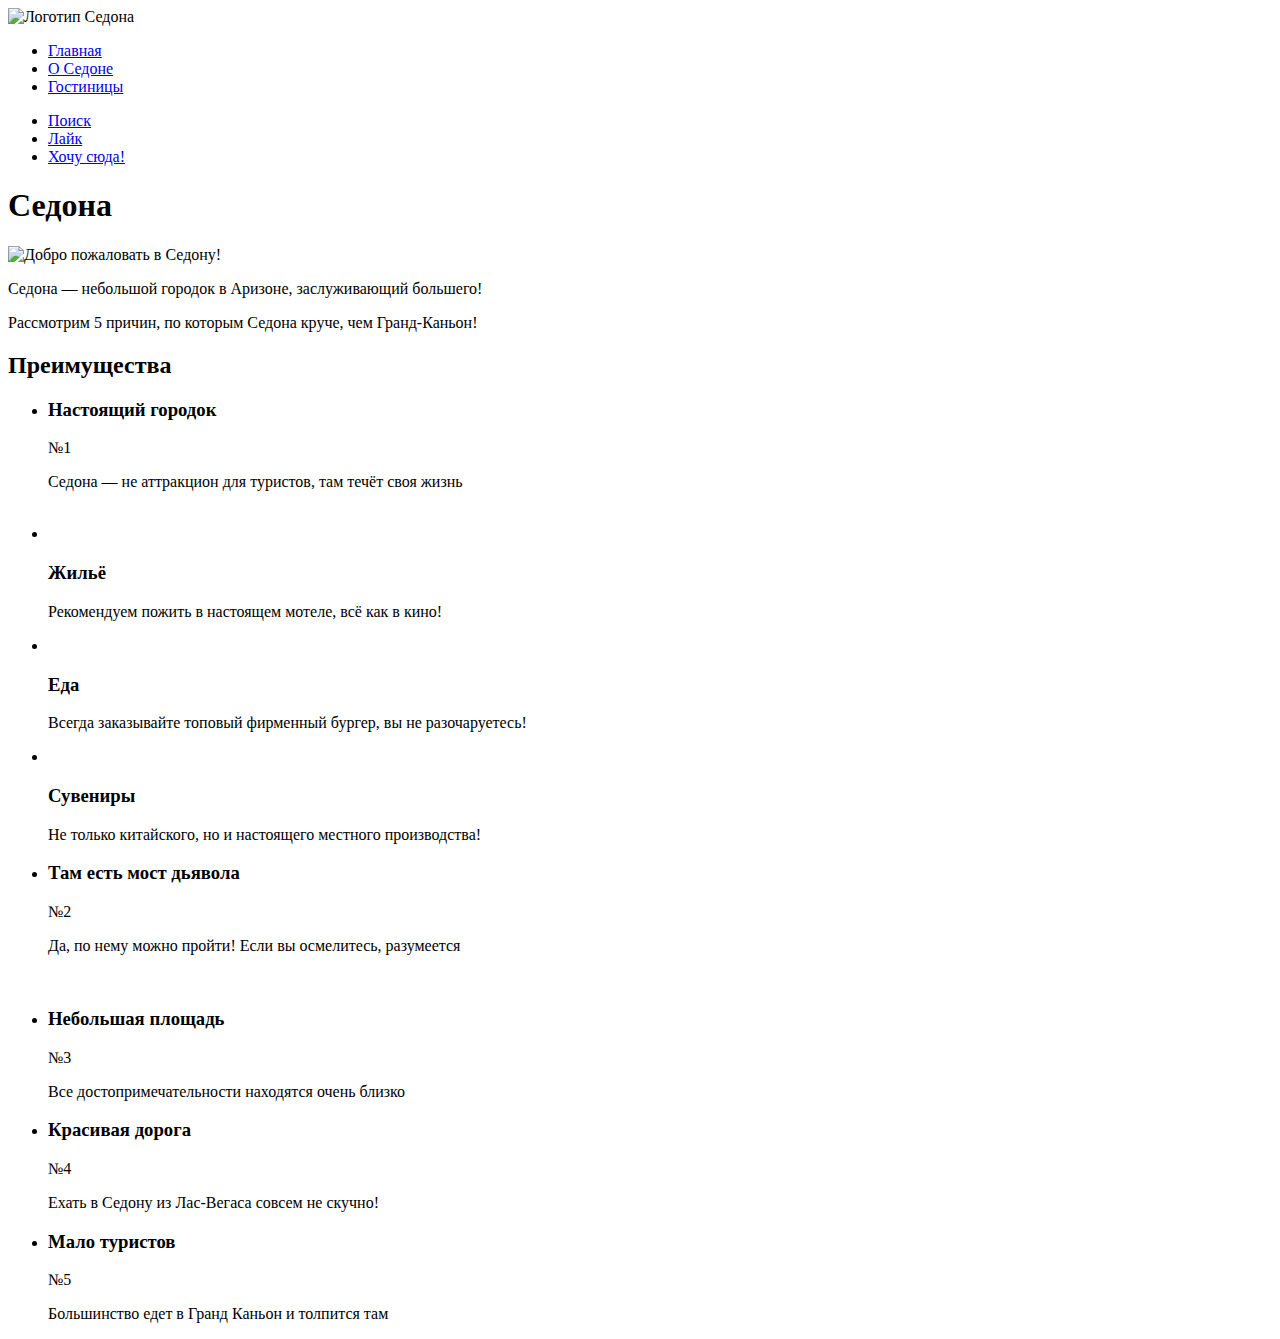
==== index.html @ c3ad1d3f "Добавил в содержание  преимущества" ====
<!DOCTYPE html>
<html lang="ru">
  <head>
    <meta charset="utf-8">
    <title>HTML Academy: Седона</title>
  </head>
  <body>
    <header class="page-header">

      <img class="page-logo" src="" alt="Логотип Седона">

      <nav class="navigation">
          <ul class="navigation-list">
              <li class="navigation-item">
                  <a class="navigation-link" href="#">Главная</a>
              </li>
              <li class="navigation-item">
                  <a class="navigation-link" href="#">О Седоне</a>
              </li>
              <li class="navigation-item">
                  <a class="navigation-link" href="catalog.html">Гостиницы</a>
              </li>
          </ul>

          <ul class="navigation-list navigation-user">
              <li class="navigation-item">
                  <a class="navigation-link" href="#">
                      <span class="visually-hidden">Поиск</span>
                  </a>
              </li>
              <li class="navigation-item">
                  <a class="navigation-link" href="#">
                      <span class="visually-hidden">Лайк</span>
                  </a>
              </li>
              <li class="navigation-item">
                  <a class="navigation-link" href="#">Хочу сюда!</a>
              </li>
          </ul>
      </nav>

  </header>

  <main class="main-index">
    <h1 class="visually-hidden">Седона</h1>

    <section class="description">
        <img class="logo" src="" alt="Добро пожаловать в Седону!">
        <p>Седона — небольшой городок в Аризоне, заслуживающий большего!</p>
        <p>Рассмотрим 5 причин, по которым Седона круче, чем Гранд-Каньон!</p>
    </section>

    <section class="adventages">
        <h2 class="visually-hidden">Преимущества</h2>
        <ul class="adventages-list">
            <li class="adventages-item">
                <h3 class="adventages-title">Настоящий городок</h3>
                <p class="adventages-number">№1</p>
                <p class="advantages-description">Седона — не аттракцион для туристов, там течёт своя жизнь</p>
                <img class="advantages-background" src="">
            </li>
            <li class="adventages-item">
                <img class="advantages-icon" src="">
                <h3 class="adventages-title">Жильё</h3>
                <p class="advantages-description">Рекомендуем пожить в настоящем мотеле, всё как в кино!</p>
            </li>
            <li class="adventages-item">
                <img class="advantages-icon" src="">
                <h3 class="adventages-title">Еда</h3>
                <p class="advantages-description">Всегда заказывайте топовый фирменный бургер, вы не разочаруетесь!</p>
            </li>
            <li class="adventages-item">
                <img class="advantages-icon" src="">
                <h3 class="adventages-title">Сувениры</h3>
                <p class="advantages-description">Не только китайского, но и настоящего местного производства!</p>
            </li>
            <li class="adventages-item">
                <h3 class="adventages-title">Там есть мост дьявола</h3>
                <p class="adventages-number">№2</p>
                <p class="advantages-description">Да, по нему можно пройти! Если вы осмелитесь, разумеется</p>
                <img class="advantages-background" src="">
            </li>
            <li class="adventages-item">
                <h3 class="adventages-title">Небольшая площадь</h3>
                <p class="adventages-number">№3</p>
                <p class="advantages-description">Все достопримечательности находятся очень близко</p>
            </li>
            <li class="adventages-item">
                <h3 class="adventages-title">Красивая дорога</h3>
                <p class="adventages-number">№4</p>
                <p class="advantages-description">Ехать в Седону из Лас-Вегаса совсем не скучно!</p>
            </li>
            <li class="adventages-item">
                <h3 class="adventages-title">Мало туристов</h3>
                <p class="adventages-number">№5</p>
                <p class="advantages-description">Большинство едет в Гранд Каньон и толпится там</p>
            </li>
        </ul>

    </section>

</main>

  </body>
</html>
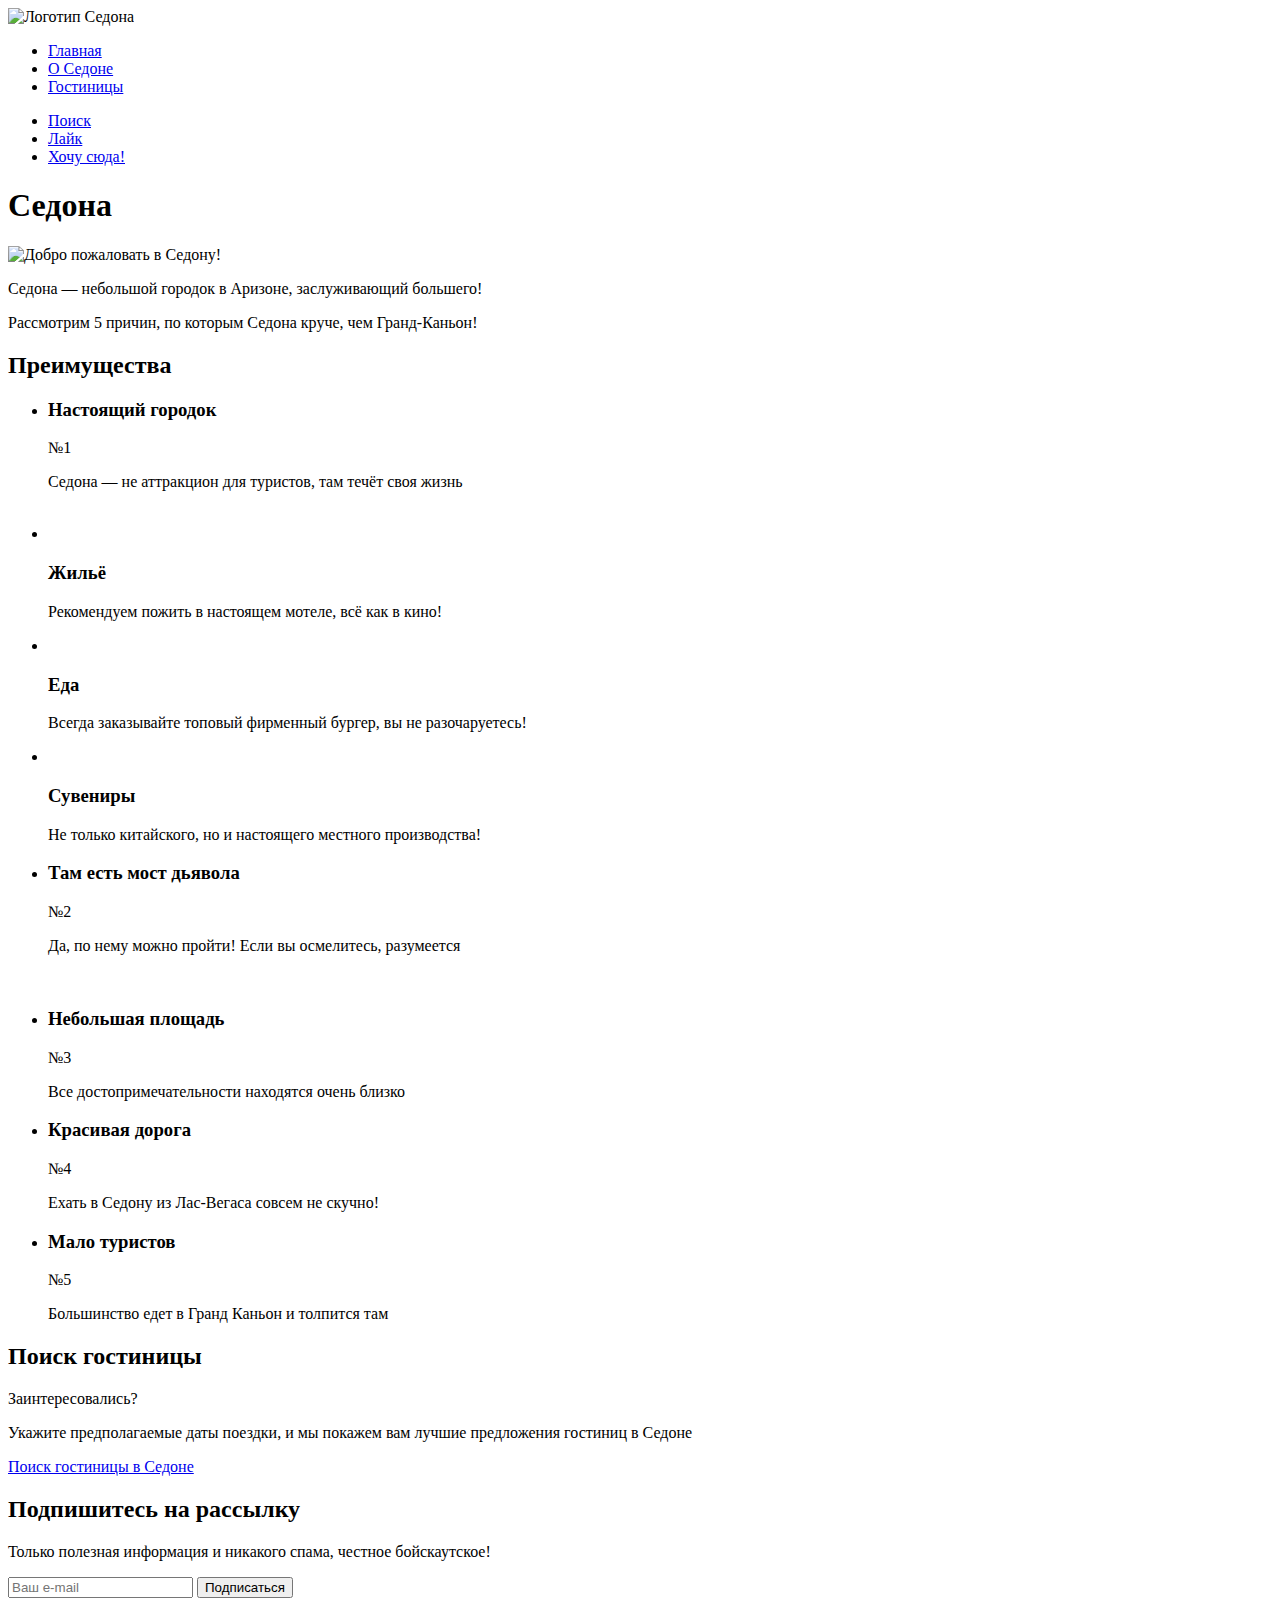
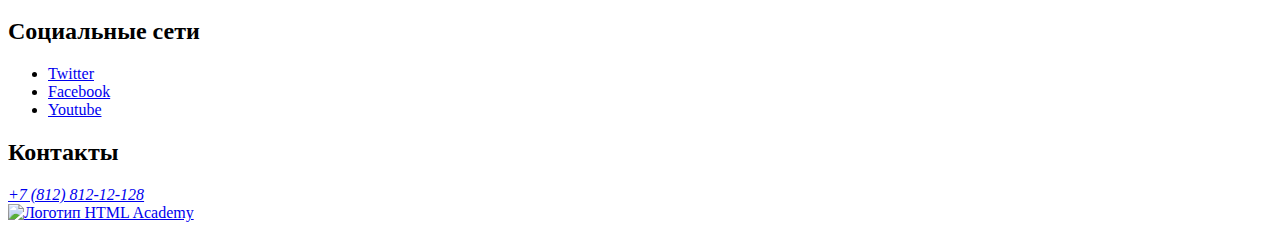
==== commit 144d0c46: "Добавил заголовок к преимуществам. Добавил классы к параграфам." ====
--- a/index.html
+++ b/index.html
@@ -10,96 +10,146 @@
       <img class="page-logo" src="" alt="Логотип Седона">
 
       <nav class="navigation">
-          <ul class="navigation-list">
-              <li class="navigation-item">
-                  <a class="navigation-link" href="#">Главная</a>
-              </li>
-              <li class="navigation-item">
-                  <a class="navigation-link" href="#">О Седоне</a>
-              </li>
-              <li class="navigation-item">
-                  <a class="navigation-link" href="catalog.html">Гостиницы</a>
-              </li>
-          </ul>
+        <ul class="navigation-list">
+          <li class="navigation-item">
+            <a class="navigation-link" href="#">Главная</a>
+          </li>
+          <li class="navigation-item">
+            <a class="navigation-link" href="#">О Седоне</a>
+          </li>
+          <li class="navigation-item">
+            <a class="navigation-link" href="catalog.html">Гостиницы</a>
+          </li>
+        </ul>
 
-          <ul class="navigation-list navigation-user">
-              <li class="navigation-item">
-                  <a class="navigation-link" href="#">
-                      <span class="visually-hidden">Поиск</span>
-                  </a>
-              </li>
-              <li class="navigation-item">
-                  <a class="navigation-link" href="#">
-                      <span class="visually-hidden">Лайк</span>
-                  </a>
-              </li>
-              <li class="navigation-item">
-                  <a class="navigation-link" href="#">Хочу сюда!</a>
-              </li>
-          </ul>
+        <ul class="navigation-list navigation-user">
+          <li class="navigation-item">
+            <a class="navigation-link" href="#">
+              <span class="visually-hidden">Поиск</span>
+            </a>
+          </li>
+          <li class="navigation-item">
+            <a class="navigation-link" href="#">
+              <span class="visually-hidden">Лайк</span>
+            </a>
+          </li>
+          <li class="navigation-item">
+            <a class="navigation-link" href="#">Хочу сюда!</a>
+          </li>
+        </ul>
       </nav>
 
-  </header>
+    </header>
 
-  <main class="main-index">
-    <h1 class="visually-hidden">Седона</h1>
+    <main class="main-index">
+      <h1 class="visually-hidden">Седона</h1>
 
-    <section class="description">
-        <img class="logo" src="" alt="Добро пожаловать в Седону!">
-        <p>Седона — небольшой городок в Аризоне, заслуживающий большего!</p>
-        <p>Рассмотрим 5 причин, по которым Седона круче, чем Гранд-Каньон!</p>
-    </section>
+      <img class="logo" src="" alt="Добро пожаловать в Седону!">
 
-    <section class="adventages">
+      <section class="adventages">
+
+        <div class="adventages-header">
+          <p class="adventages-title">Седона — небольшой городок в Аризоне, заслуживающий большего!</p>
+          <p class="adventages-discription">Рассмотрим 5 причин, по которым Седона круче, чем Гранд-Каньон!</p>
+        </div>
+
         <h2 class="visually-hidden">Преимущества</h2>
         <ul class="adventages-list">
-            <li class="adventages-item">
-                <h3 class="adventages-title">Настоящий городок</h3>
-                <p class="adventages-number">№1</p>
-                <p class="advantages-description">Седона — не аттракцион для туристов, там течёт своя жизнь</p>
-                <img class="advantages-background" src="">
-            </li>
-            <li class="adventages-item">
-                <img class="advantages-icon" src="">
-                <h3 class="adventages-title">Жильё</h3>
-                <p class="advantages-description">Рекомендуем пожить в настоящем мотеле, всё как в кино!</p>
-            </li>
-            <li class="adventages-item">
-                <img class="advantages-icon" src="">
-                <h3 class="adventages-title">Еда</h3>
-                <p class="advantages-description">Всегда заказывайте топовый фирменный бургер, вы не разочаруетесь!</p>
-            </li>
-            <li class="adventages-item">
-                <img class="advantages-icon" src="">
-                <h3 class="adventages-title">Сувениры</h3>
-                <p class="advantages-description">Не только китайского, но и настоящего местного производства!</p>
-            </li>
-            <li class="adventages-item">
-                <h3 class="adventages-title">Там есть мост дьявола</h3>
-                <p class="adventages-number">№2</p>
-                <p class="advantages-description">Да, по нему можно пройти! Если вы осмелитесь, разумеется</p>
-                <img class="advantages-background" src="">
-            </li>
-            <li class="adventages-item">
-                <h3 class="adventages-title">Небольшая площадь</h3>
-                <p class="adventages-number">№3</p>
-                <p class="advantages-description">Все достопримечательности находятся очень близко</p>
-            </li>
-            <li class="adventages-item">
-                <h3 class="adventages-title">Красивая дорога</h3>
-                <p class="adventages-number">№4</p>
-                <p class="advantages-description">Ехать в Седону из Лас-Вегаса совсем не скучно!</p>
-            </li>
-            <li class="adventages-item">
-                <h3 class="adventages-title">Мало туристов</h3>
-                <p class="adventages-number">№5</p>
-                <p class="advantages-description">Большинство едет в Гранд Каньон и толпится там</p>
-            </li>
+          <li class="adventages-item">
+            <h3 class="adventages-title">Настоящий городок</h3>
+            <p class="adventages-number">№1</p>
+            <p class="advantages-description">Седона — не аттракцион для туристов, там течёт своя жизнь</p>
+            <img class="advantages-background" src="">
+          </li>
+          <li class="adventages-item">
+            <img class="advantages-icon" src="">
+            <h3 class="adventages-title">Жильё</h3>
+            <p class="advantages-description">Рекомендуем пожить в настоящем мотеле, всё как в кино!</p>
+          </li>
+          <li class="adventages-item">
+            <img class="advantages-icon" src="">
+            <h3 class="adventages-title">Еда</h3>
+            <p class="advantages-description">Всегда заказывайте топовый фирменный бургер, вы не разочаруетесь!</p>
+          </li>
+          <li class="adventages-item">
+            <img class="advantages-icon" src="">
+            <h3 class="adventages-title">Сувениры</h3>
+            <p class="advantages-description">Не только китайского, но и настоящего местного производства!</p>
+          </li>
+          <li class="adventages-item">
+            <h3 class="adventages-title">Там есть мост дьявола</h3>
+            <p class="adventages-number">№2</p>
+            <p class="advantages-description">Да, по нему можно пройти! Если вы осмелитесь, разумеется</p>
+            <img class="advantages-background" src="">
+          </li>
+          <li class="adventages-item">
+            <h3 class="adventages-title">Небольшая площадь</h3>
+            <p class="adventages-number">№3</p>
+            <p class="advantages-description">Все достопримечательности находятся очень близко</p>
+          </li>
+          <li class="adventages-item">
+            <h3 class="adventages-title">Красивая дорога</h3>
+            <p class="adventages-number">№4</p>
+            <p class="advantages-description">Ехать в Седону из Лас-Вегаса совсем не скучно!</p>
+          </li>
+          <li class="adventages-item">
+            <h3 class="adventages-title">Мало туристов</h3>
+            <p class="adventages-number">№5</p>
+            <p class="advantages-description">Большинство едет в Гранд Каньон и толпится там</p>
+          </li>
         </ul>
+      </section>
 
-    </section>
+      <section class="search">
+        <h2 class="visually-hidden">Поиск гостиницы</h2>
+        <p>Заинтересовались?</p>
+        <p>Укажите предполагаемые даты поездки, и мы покажем вам лучшие предложения гостиниц в Седоне</p>
+        <a class="search-link" href="catalog.html">Поиск гостиницы в Седоне</a>
+      </section>
 
-</main>
+      <section class="newsletter">
+        <h2 class="newsletter-title">Подпишитесь на рассылку</h2>
+        <p>Только полезная информация и никакого спама, честное бойскаутское!</p>
 
+        <form class="newsletter-form" action="https://echo.htmlacademy.ru/" method="post">
+          <label for="newsletter-email">
+              <input class="field" placeholder="Ваш e-mail" type="email" name="newsletter-email" id="newsletter-email" required>
+          </label>
+          <button class="button newsletter-button" type="submit">Подписаться</button>
+        </form>
+      </section>
+    </main>
+
+    <footer class="page-footer">
+      <section class="footer-social">
+        <h2 class="visually-hidden">Социальные сети</h2>
+        <ul class="footer-list">
+          <li class="footer-item">
+            <a class="footer-link" href="https://twitter.com/htmlacademy_ru">
+              <span class="visually-hidden">Twitter</span>
+            </a>
+          </li>
+          <li class="footer-item">
+            <a class="footer-link" href="https://www.facebook.com/htmlacademy">
+              <span class="visually-hidden">Facebook</span>
+            </a>
+          </li>
+          <li class="footer-item">
+            <a class="footer-link" href="https://www.youtube.com/c/HTMLAcademyRUS">
+              <span class="visually-hidden">Youtube</span>
+            </a>
+          </li>
+        </ul>
+      </section>
+
+      <section class="footer-contacts">
+        <h2 class="visually-hidden">Контакты</h2>
+        <address class="footer-contacts-address">
+          <a class="footer-contacts-address-phone" href="tel:781281212128">+7 (812) 812-12-128</a>
+        </address>
+      </section>
+
+        <a class="htmlacademy-logo" href="https://htmlacademy.ru/"><img src="" alt="Логотип HTML Academy"></a>
+    </footer>
   </body>
 </html>
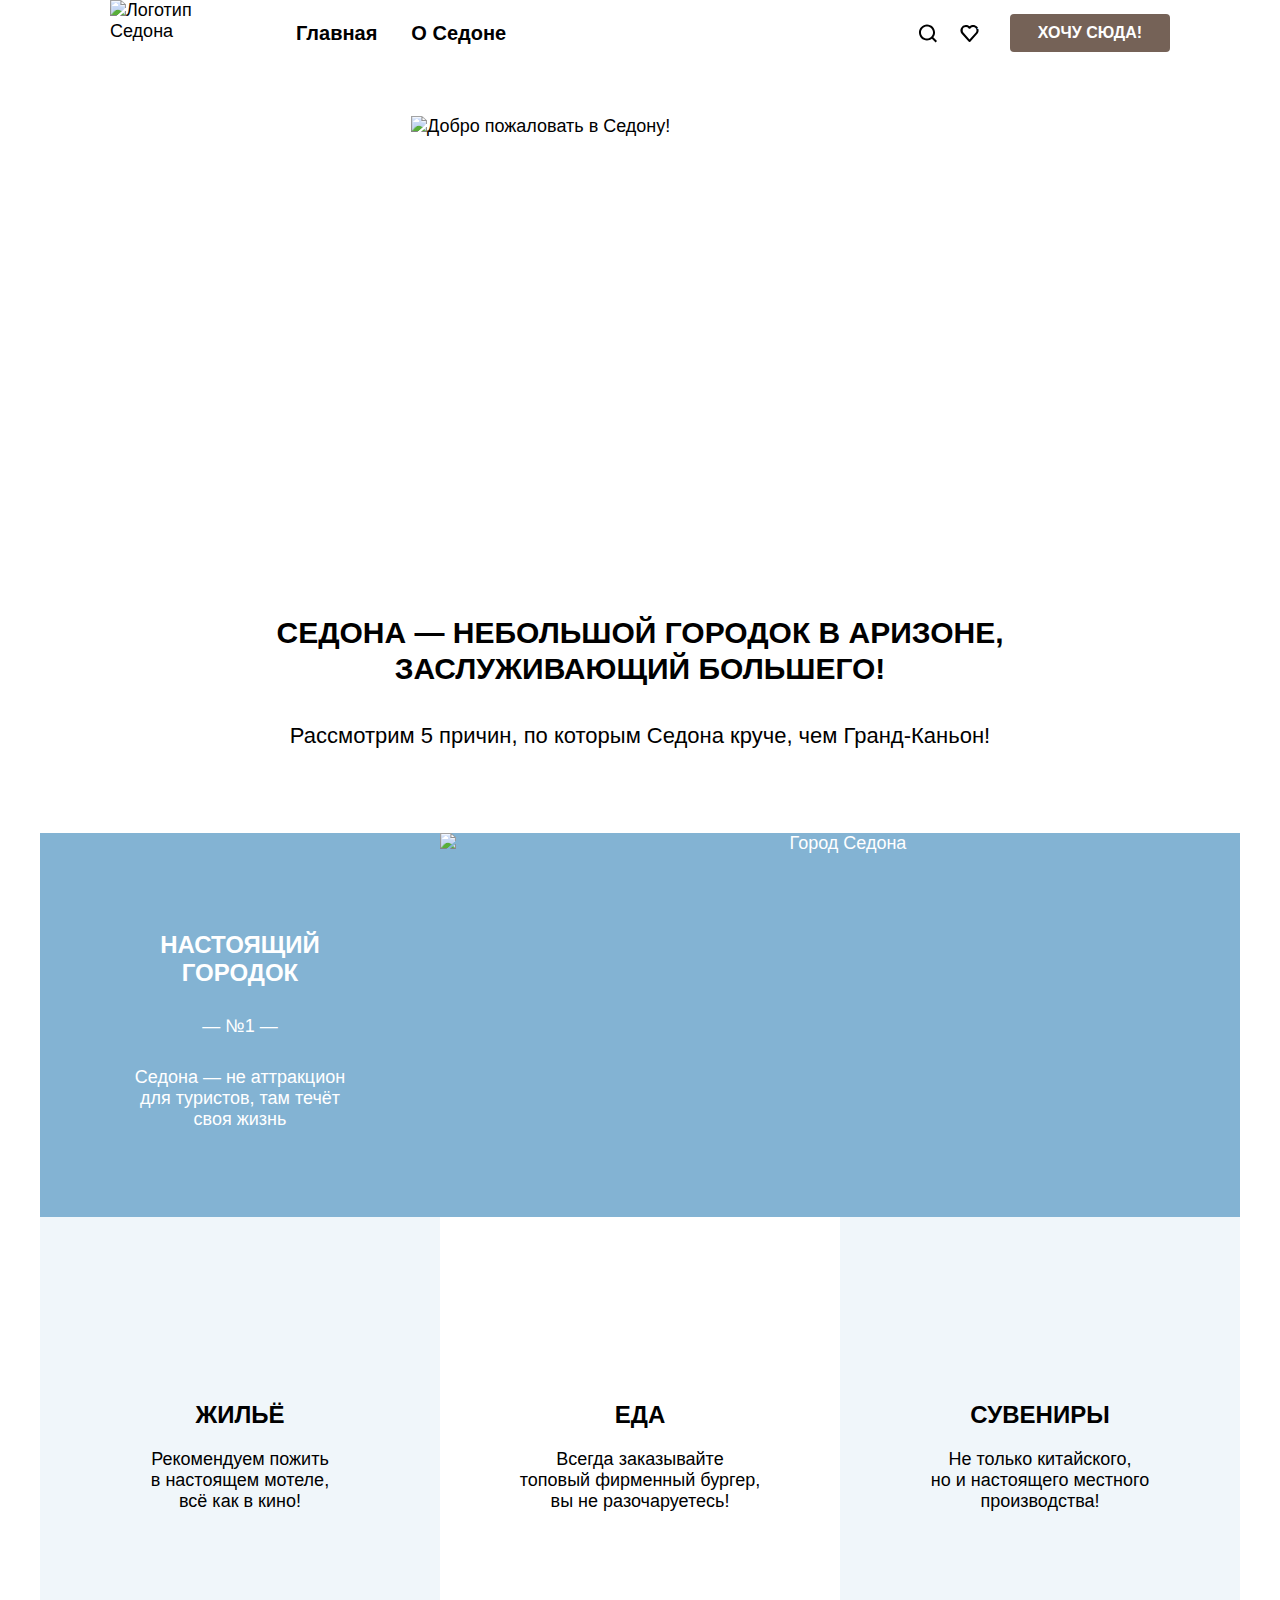
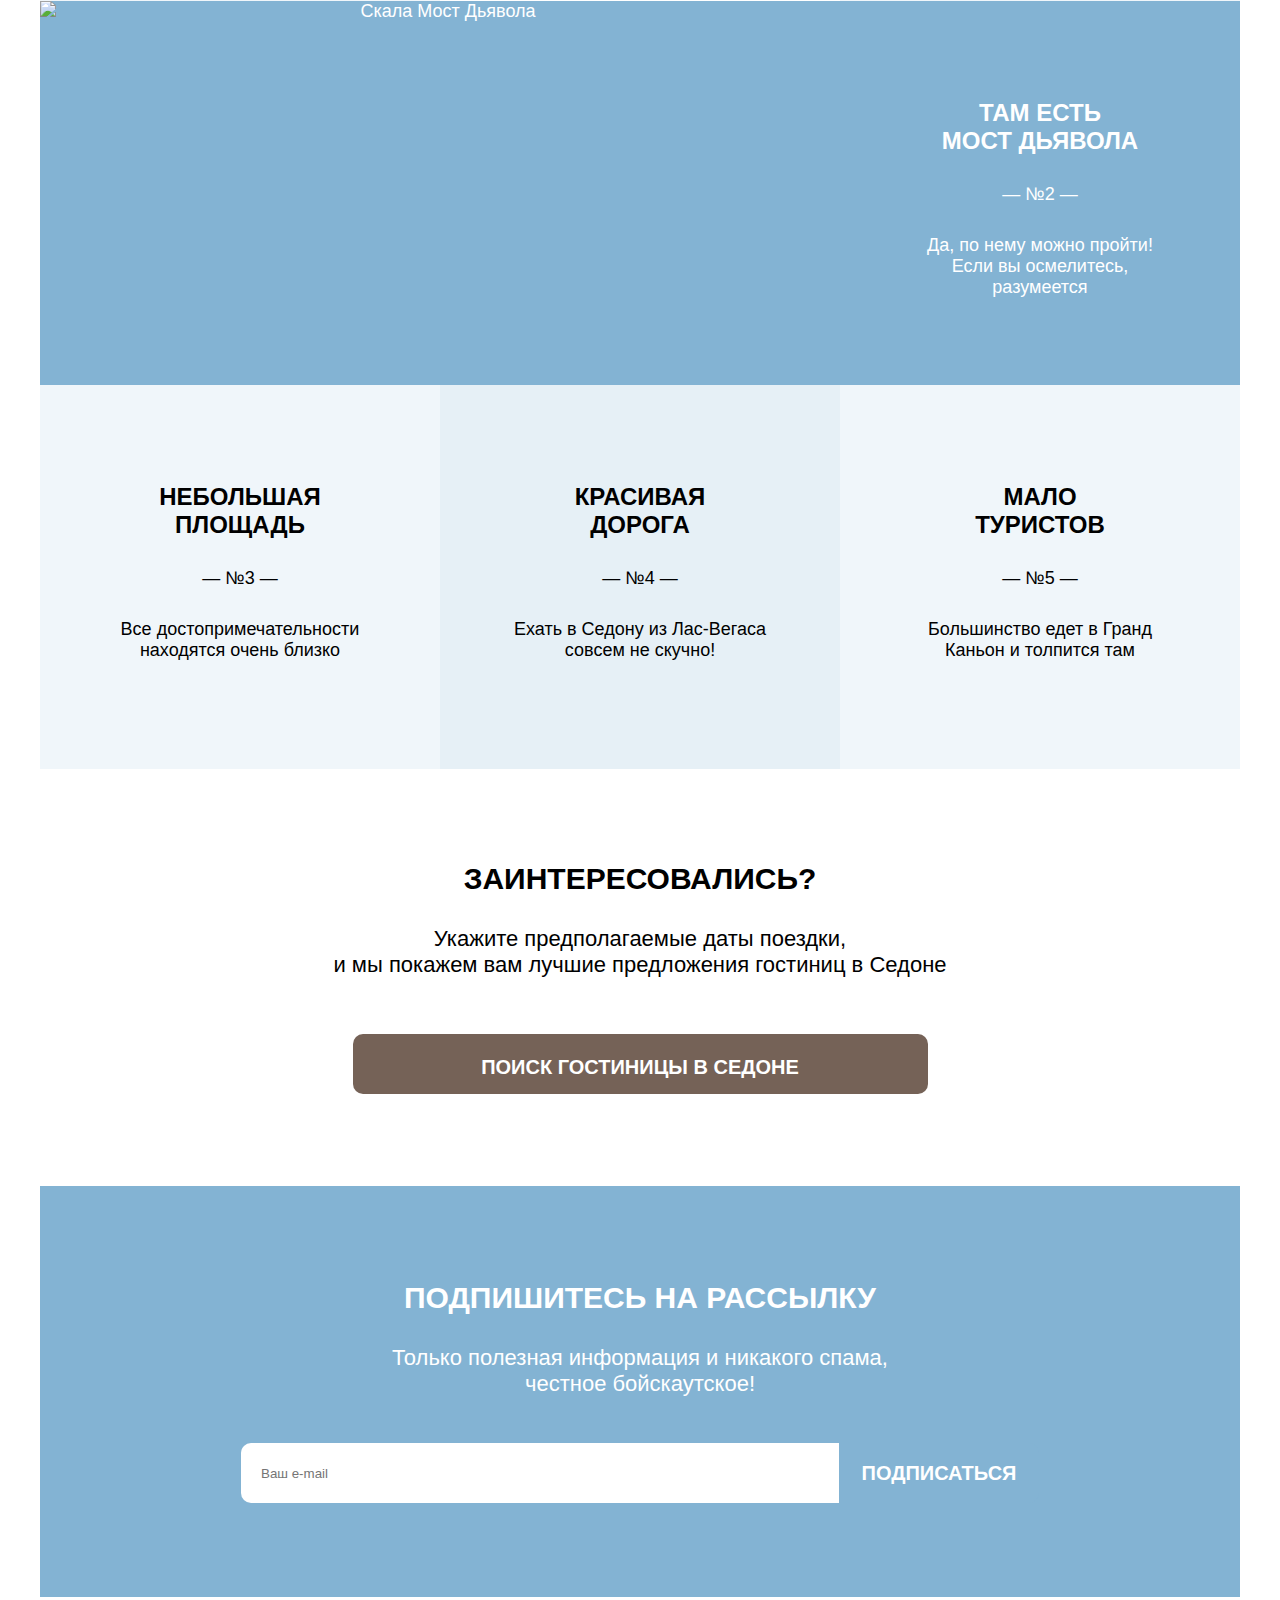
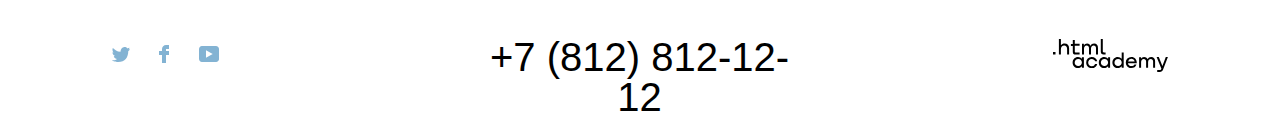
==== commit c2bf6f08: "Merge pull request #11 from R-Roman-R/master" ====
--- a/index.html
+++ b/index.html
@@ -3,11 +3,12 @@
   <head>
     <meta charset="utf-8">
     <title>HTML Academy: Седона</title>
+    <link rel="stylesheet" href="styles/styles.css">
   </head>
   <body>
     <header class="page-header">
 
-      <img class="page-logo" src="" alt="Логотип Седона">
+      <img class="page-logo" src="images/page-logo.svg" width="139" height="70" alt="Логотип Седона">
 
       <nav class="navigation">
         <ul class="navigation-list">
@@ -25,13 +26,28 @@
         <ul class="navigation-list navigation-user">
           <li class="navigation-item">
             <a class="navigation-link" href="#">
+              <svg class="navigation-icon"
+                  width="19"
+                  height="19"
+                  fill="none"
+                  xmlns="http://www.w3.org/2000/svg">
+                  <path d="m19.026 17.05-3.71-3.7c1.002-1.3 1.704-3 1.704-4.9 0-4.4-3.61-8-8.023-8C4.585.45.975 4.15.975 8.55c0 4.4 3.61 8 8.022 8 1.805 0 3.51-.6 4.914-1.7l3.71 3.7 1.405-1.5Zm-10.029-2.5c-3.309 0-6.017-2.7-6.017-6s2.708-6 6.017-6c3.31 0 6.017 2.7 6.017 6s-2.707 6-6.017 6Z"/>
+              </svg>
               <span class="visually-hidden">Поиск</span>
             </a>
           </li>
           <li class="navigation-item">
             <a class="navigation-link" href="#">
+              <svg class="navigation-icon"
+                  width="19"
+                  height="17"
+                  fill="none"
+                  xmlns="http://www.w3.org/2000/svg">
+                  <path d="M9.4 17a1 1 0 0 1-.8-.4l-7-7.9A5.4 5.4 0 0 1 6 0c1.3 0 2.5.5 3.5 1.3C10.5.5 12 0 13.1 0c3 0 5.5 2.4 5.5 5.4 0 1.3-.5 2.5-1.3 3.4l-7 7.9c-.3.2-.5.3-.9.3Zm-6-9.5 6.1 6.9 6.3-7c.5-.5.7-1.2.7-2 0-1.8-1.5-3.3-3.3-3.3-1 0-2 .5-2.8 1.3-.3.3-.6.4-.9.4-.3 0-.6-.2-.8-.4A3.7 3.7 0 0 0 6 2.1a3.3 3.3 0 0 0-3.3 3.3c0 .9.3 1.6.7 2.1Z"/>
+              </svg>
               <span class="visually-hidden">Лайк</span>
             </a>
+            <span class="navigation-item-counter">12</span>
           </li>
           <li class="navigation-item">
             <a class="navigation-link" href="#">Хочу сюда!</a>
@@ -41,115 +57,193 @@
 
     </header>
 
-    <main class="main-index">
-      <h1 class="visually-hidden">Седона</h1>
-
-      <img class="logo" src="" alt="Добро пожаловать в Седону!">
-
-      <section class="adventages">
-
-        <div class="adventages-header">
-          <p class="adventages-title">Седона — небольшой городок в Аризоне, заслуживающий большего!</p>
-          <p class="adventages-discription">Рассмотрим 5 причин, по которым Седона круче, чем Гранд-Каньон!</p>
-        </div>
-
-        <h2 class="visually-hidden">Преимущества</h2>
-        <ul class="adventages-list">
-          <li class="adventages-item">
-            <h3 class="adventages-title">Настоящий городок</h3>
-            <p class="adventages-number">№1</p>
-            <p class="advantages-description">Седона — не аттракцион для туристов, там течёт своя жизнь</p>
-            <img class="advantages-background" src="">
-          </li>
-          <li class="adventages-item">
-            <img class="advantages-icon" src="">
-            <h3 class="adventages-title">Жильё</h3>
-            <p class="advantages-description">Рекомендуем пожить в настоящем мотеле, всё как в кино!</p>
-          </li>
-          <li class="adventages-item">
-            <img class="advantages-icon" src="">
-            <h3 class="adventages-title">Еда</h3>
-            <p class="advantages-description">Всегда заказывайте топовый фирменный бургер, вы не разочаруетесь!</p>
-          </li>
-          <li class="adventages-item">
-            <img class="advantages-icon" src="">
-            <h3 class="adventages-title">Сувениры</h3>
-            <p class="advantages-description">Не только китайского, но и настоящего местного производства!</p>
-          </li>
-          <li class="adventages-item">
-            <h3 class="adventages-title">Там есть мост дьявола</h3>
-            <p class="adventages-number">№2</p>
-            <p class="advantages-description">Да, по нему можно пройти! Если вы осмелитесь, разумеется</p>
-            <img class="advantages-background" src="">
-          </li>
-          <li class="adventages-item">
-            <h3 class="adventages-title">Небольшая площадь</h3>
-            <p class="adventages-number">№3</p>
-            <p class="advantages-description">Все достопримечательности находятся очень близко</p>
-          </li>
-          <li class="adventages-item">
-            <h3 class="adventages-title">Красивая дорога</h3>
-            <p class="adventages-number">№4</p>
-            <p class="advantages-description">Ехать в Седону из Лас-Вегаса совсем не скучно!</p>
-          </li>
-          <li class="adventages-item">
-            <h3 class="adventages-title">Мало туристов</h3>
-            <p class="adventages-number">№5</p>
-            <p class="advantages-description">Большинство едет в Гранд Каньон и толпится там</p>
-          </li>
-        </ul>
-      </section>
-
-      <section class="search">
-        <h2 class="visually-hidden">Поиск гостиницы</h2>
-        <p>Заинтересовались?</p>
-        <p>Укажите предполагаемые даты поездки, и мы покажем вам лучшие предложения гостиниц в Седоне</p>
-        <a class="search-link" href="catalog.html">Поиск гостиницы в Седоне</a>
-      </section>
-
-      <section class="newsletter">
-        <h2 class="newsletter-title">Подпишитесь на рассылку</h2>
-        <p>Только полезная информация и никакого спама, честное бойскаутское!</p>
-
-        <form class="newsletter-form" action="https://echo.htmlacademy.ru/" method="post">
-          <label for="newsletter-email">
-              <input class="field" placeholder="Ваш e-mail" type="email" name="newsletter-email" id="newsletter-email" required>
-          </label>
-          <button class="button newsletter-button" type="submit">Подписаться</button>
-        </form>
-      </section>
+    <main class="main-index main-container">
+      <div class="page-container">
+        <h1 class="visually-hidden">Седона</h1>
+
+        <img class="logo" src="images/welcome.svg" width="458" height="352" alt="Добро пожаловать в Седону!">
+
+        <section class="advantages">
+
+          <div class="advantages-header">
+            <h2 class="advantages-title">Седона — небольшой городок в Аризоне,<br> заслуживающий большего!</h2>
+            <p class="advantages-discription">Рассмотрим 5 причин, по которым Седона круче, чем Гранд-Каньон!</p>
+          </div>
+
+          <h2 class="visually-hidden">Преимущества</h2>
+          <ul class="advantages-list">
+            <li class="advantages-item">
+              <div class="advantages-wrapper">
+                <h3 class="advantages-title">Настоящий<br> городок</h3>
+                <p class="advantages-number">— №1 —</p>
+                <p class="advantages-description">Седона — не аттракцион<br> для туристов, там течёт<br> своя жизнь</p>
+              </div>
+                <img class="advantages-background" src="images/photo-1.jpg" width="800" height="384" alt="Город Седона">
+            </li>
+            <li class="advantages-item">
+              <h3 class="advantages-title">Жильё</h3>
+              <p class="advantages-description">Рекомендуем пожить<br> в настоящем мотеле,<br> всё как в кино!</p>
+            </li>
+            <li class="advantages-item">
+              <h3 class="advantages-title">Еда</h3>
+              <p class="advantages-description">Всегда заказывайте<br> топовый фирменный бургер,<br> вы не разочаруетесь!</p>
+            </li>
+            <li class="advantages-item">
+              <h3 class="advantages-title">Сувениры</h3>
+              <p class="advantages-description">Не только китайского,<br> но и настоящего местного<br> производства!</p>
+            </li>
+            <li class="advantages-item">
+              <img class="advantages-background" src="images/photo-2.jpg" width="800" height="384" alt="Скала Мост Дьявола">
+              <div class="advantages-wrapper">
+                <h3 class="advantages-title">Там есть<br> мост дьявола</h3>
+                <p class="advantages-number">— №2 —</p>
+                <p class="advantages-description">Да, по нему можно пройти!<br> Если вы осмелитесь,<br> разумеется</p>
+              </div>
+            </li>
+            <li class="advantages-item">
+              <h3 class="advantages-title">Небольшая<br> площадь</h3>
+              <p class="advantages-number">— №3 —</p>
+              <p class="advantages-description">Все достопримечательности<br> находятся очень близко</p>
+            </li>
+            <li class="advantages-item">
+              <h3 class="advantages-title">Красивая<br> дорога</h3>
+              <p class="advantages-number">— №4 —</p>
+              <p class="advantages-description">Ехать в Седону из Лас-Вегаса<br> совсем не скучно!</p>
+            </li>
+            <li class="advantages-item">
+              <h3 class="advantages-title">Мало<br> туристов</h3>
+              <p class="advantages-number">— №5 —</p>
+              <p class="advantages-description">Большинство едет в Гранд<br> Каньон и толпится там</p>
+            </li>
+          </ul>
+        </section>
+
+        <section class="search">
+          <h2 class="search-title">Заинтересовались?</h2>
+          <p class="search-description">Укажите предполагаемые даты поездки,<br> и мы покажем вам лучшие предложения гостиниц в Седоне</p>
+          <a class="search-link" href="catalog.html">Поиск гостиницы в Седоне</a>
+        </section>
+
+        <section class="newsletter">
+          <h2 class="newsletter-title">Подпишитесь на рассылку</h2>
+          <p class="newsletter-description">Только полезная информация и никакого спама,<br> честное бойскаутское!</p>
+
+          <form class="newsletter-form" action="https://echo.htmlacademy.ru/" method="post">
+            <label for="newsletter-email">
+                <input class="field" placeholder="Ваш e-mail" type="email" name="newsletter-email" id="newsletter-email" required>
+            </label>
+            <button class="button newsletter-button" type="submit">Подписаться</button>
+          </form>
+        </section>
+      </div>
     </main>
 
     <footer class="page-footer">
-      <section class="footer-social">
-        <h2 class="visually-hidden">Социальные сети</h2>
-        <ul class="footer-list">
-          <li class="footer-item">
-            <a class="footer-link" href="https://twitter.com/htmlacademy_ru">
-              <span class="visually-hidden">Twitter</span>
-            </a>
-          </li>
-          <li class="footer-item">
-            <a class="footer-link" href="https://www.facebook.com/htmlacademy">
-              <span class="visually-hidden">Facebook</span>
-            </a>
-          </li>
-          <li class="footer-item">
-            <a class="footer-link" href="https://www.youtube.com/c/HTMLAcademyRUS">
-              <span class="visually-hidden">Youtube</span>
-            </a>
-          </li>
-        </ul>
-      </section>
-
-      <section class="footer-contacts">
-        <h2 class="visually-hidden">Контакты</h2>
-        <address class="footer-contacts-address">
-          <a class="footer-contacts-address-phone" href="tel:781281212128">+7 (812) 812-12-128</a>
-        </address>
-      </section>
-
-        <a class="htmlacademy-logo" href="https://htmlacademy.ru/"><img src="" alt="Логотип HTML Academy"></a>
+      <div class="page-footer-container">
+        <section class="footer-social">
+          <h2 class="visually-hidden">Социальные сети</h2>
+          <ul class="footer-list">
+            <li class="footer-item">
+              <a class="footer-social-link footer-social-tw" href="https://twitter.com/htmlacademy_ru">
+                <svg class="footer-social-icon"
+                    width="18"
+                    height="15"
+                    fill="none"
+                    xmlns="http://www.w3.org/2000/svg">
+                    <path d="M11.6.2c1.8-.5 3.2.3 3.8 1.2.7-.2 1.4-.5 2.1-.7 0 .9-.6 1.5-.9 1.8.7.1 1.4-.6 1.4-.6-.2 1-1.1 1.8-1.7 2-.2 6.8001-3.3 11.2001-10.6 11.1001h-.5c-.4 0-4.4-.5-5.2-1.9 2.4.2 4.1-.4 5-1.2-1-.3-2.9-.4-3.2-2.9.4.1.6.2 1.3.1C1.8 8.3.4 7.5.5 5.3c.3.3 1.1.5 1.4.5C1.1 5.6-.2 2.5.9.9c1.9 1.9 4 3.6 7.6 3.8C8.7 2.3 9.7.8 11.6.2Z"/>
+                </svg>
+                <span class="visually-hidden">Twitter</span>
+              </a>
+            </li>
+            <li class="footer-item">
+              <a class="footer-social-link footer-social-fb" href="https://www.facebook.com/htmlacademy">
+                <svg class="footer-social-icon"
+                    width="10"
+                    height="18"
+                    fill="none"
+                    xmlns="http://www.w3.org/2000/svg">
+                    <path d="M7 0C4.8 0 3 1.8 3 4v2H0v4h3v8h4v-8h3V6H7V4h3V0H7Z"/>
+                </svg>
+                <span class="visually-hidden">Facebook</span>
+              </a>
+            </li>
+            <li class="footer-item">
+              <a class="footer-social-link footer-social-yt" href="https://www.youtube.com/c/HTMLAcademyRUS">
+                <svg class="footer-social-icon"
+                    width="20"
+                    height="16"
+                    fill="none"
+                    xmlns="http://www.w3.org/2000/svg">
+                    <path d="M17 0H2.9C1.2 0 0 1.5 0 3.2v9.5C0 14.5 1.2 16 2.9 16h14.3c1.5 0 2.9-1.5 2.9-3.2V3.2C19.9 1.5 18.7 0 17 0ZM7 11.8V4.2L13.7 8 7 11.8Z"/>
+                </svg>
+                <span class="visually-hidden">Youtube</span>
+              </a>
+            </li>
+          </ul>
+        </section>
+
+        <section class="footer-contacts">
+          <h2 class="visually-hidden">Контакты</h2>
+          <address class="footer-contacts-address">
+            <a class="footer-contacts-address-phone" href="tel:78128121212">+7 (812) 812-12-12</a>
+          </address>
+        </section>
+
+        <a class="htmlacademy-logo" href="https://htmlacademy.ru/">
+          <svg class="htmlacademy-logo-icon"
+              width="115"
+              height="34"
+              fill="none"
+              xmlns="http://www.w3.org/2000/svg">
+              <path d="M0 12.9v2.6h2.5v-2.6H0Zm11.6-8.4c-1.6 0-2.8.7-3.6 1.7h-.1V0h-2v15.5h2v-5.3c0-2.1 1.3-3.6 3.3-3.6 1.8 0 2.9 1.4 2.9 3.2v5.7h2V9.4c.1-3-1.8-4.9-4.5-4.9Zm15 .3h-4.8V1.1h-2v3.8h-1.9v2h1.9v6c0 1.7 1 2.7 2.7 2.7h4.1v-2h-3.7c-.7 0-1.1-.4-1.1-1.1V6.8h4.8v-2Zm14.5-.2c-1.6 0-2.9.8-3.5 2.1h-.1a3.7 3.7 0 0 0-3.4-2.1c-1.4 0-2.5.8-3.1 1.8h-.1V4.8H29v10.6h2V10c0-2 1-3.5 2.6-3.5 1.5 0 2.4 1 2.4 2.6v6.3h2V9.8c0-2.4 1.4-3.3 2.6-3.3 1.5 0 2.4 1 2.4 2.6v6.3h2V8.9c.1-2.5-1.4-4.3-3.9-4.3Zm6.7 8.1c0 1.7 1 2.7 2.8 2.7h2v-2h-1.7c-.7 0-1.1-.4-1.1-1.1V0h-2v12.7Zm-18.9 7a4.9 4.9 0 0 0-3.9-1.8c-3.1 0-5.4 2.3-5.4 5.6s2.3 5.6 5.4 5.6c1.8 0 3-.8 3.8-1.9h.1v1.6h2V18.2h-2v1.5Zm-3.6 7.4a3.5 3.5 0 0 1-3.6-3.6c0-2 1.4-3.6 3.6-3.6s3.6 1.6 3.6 3.6c0 1.9-1.4 3.6-3.6 3.6ZM44.2 22c-.5-2.4-2.6-4.1-5.4-4.1a5.4 5.4 0 0 0-5.6 5.6c0 3.1 2.2 5.6 5.6 5.6 2.8 0 4.9-1.8 5.4-4.2h-2.1a3.4 3.4 0 0 1-3.3 2.3 3.5 3.5 0 0 1-3.6-3.6c0-2 1.4-3.6 3.6-3.6 1.6 0 2.8 1 3.3 2.2h2.1V22Zm10.9-2.3a4.9 4.9 0 0 0-3.9-1.8c-3.1 0-5.4 2.3-5.4 5.6s2.3 5.6 5.4 5.6c1.8 0 3-.8 3.8-1.9h.1v1.6h2V18.2h-2v1.5Zm-3.6 7.4a3.5 3.5 0 0 1-3.6-3.6c0-2 1.4-3.6 3.6-3.6s3.6 1.6 3.6 3.6c0 1.9-1.5 3.6-3.6 3.6Zm17.2-7.3a5 5 0 0 0-3.9-1.9c-3.1 0-5.4 2.3-5.4 5.6s2.2 5.6 5.4 5.6c1.7 0 3-.8 3.8-1.8h.1v1.5h2V13.4h-2v6.4Zm-3.6 7.3a3.5 3.5 0 0 1-3.6-3.6c0-2 1.4-3.6 3.6-3.6s3.6 1.6 3.6 3.6c-.1 2-1.5 3.6-3.6 3.6Zm13.2-9.2a5.4 5.4 0 0 0-5.5 5.6c0 3 2.1 5.6 5.5 5.6 2.5 0 4.5-1.3 5.2-3.6h-2.1c-.5 1-1.6 1.6-3 1.6-1.9 0-3.3-1.3-3.4-2.9h8.8c.2-3.6-2-6.3-5.5-6.3Zm0 1.9c1.7 0 3 1 3.3 2.6h-6.5a3.2 3.2 0 0 1 3.2-2.6Zm19.9-1.9a4 4 0 0 0-3.6 2h-.1c-.6-1.2-1.8-2-3.4-2-1.4 0-2.5.7-3.1 1.8v-1.5h-1.9v10.6h2v-5.4c0-2 1-3.4 2.6-3.5 1.5 0 2.4 1 2.4 2.6v6.3h2v-5.6c0-2.4 1.4-3.3 2.6-3.3 1.5 0 2.4 1 2.4 2.6v6.3h2v-6.5c.1-2.6-1.4-4.4-3.9-4.4Zm11.2 9.1-3.6-8.9h-2.2l4.8 11.6c-.3.9-.7 1.2-1.7 1.2h-2.5v2h2.5c1.8 0 2.8-.8 3.5-2.6l4.7-12.2h-2.1l-3.4 8.9Z"/>
+          </svg>
+        </a>
+      </div>
     </footer>
+
+    <div class="modal-container modal-container-close">
+      <div class="modal modal-auth">
+        <button class="modal-close-button">
+          <span class="visually-hidden">Закрыть</span>
+        </button>
+        <section class="modal-content">
+          <h2 class="modal-title">Поиск гостиницы в Седоне</h2>
+          <form class="auto-form" action="https://echo.htmlacademy.ru/" method="post">
+            <p class="field-group">
+              <span class="field-group-title">Дата заезда:</span>
+              <label class="visually-hidden" for="check-in">Дата заезда</label>
+              <input class="auto-form-field field" type="date" id="check-in" name="check-in" required>
+            </p>
+            <p class="field-group">
+              <span class="field-group-title">Дата выезда:</span>
+              <label class="visually-hidden" for="check-out">Дата выезда</label>
+              <input class="auto-form-field field" type="date" id="check-out" name="check-out" required>
+            </p>
+            <div class="field-group-wrapper">
+              <p class="field-group">
+                <span class="field-group-title">Взрослые:</span>
+                <label class="visually-hidden" for="adults">Взрослые</label>
+                <input class="auto-form-field field" type="number" id="adults" name="adults" value="2" min="0">
+              </p>
+              <p class="field-group">
+
+                <span class="field-group-title">Дети:</span>
+                <span class="tooltip">
+                  <button class="tooltip-toggle" type="button" aria-labelledby="tooltip-label">
+                    <svg class="tooltip-icon" width="1" height="9" fill="none" xmlns="http://www.w3.org/2000/svg">
+                      <path fill-rule="evenodd" clip-rule="evenodd" d="M0 0h2v2H0V0Zm2 12H0V3h2v9Z"/>
+                    </svg>
+                  </button>
+                  <span class="tooltip-text" role="tooltip" id="tooltip-label">Укажите количество детей, которые будут с вами, возраст которых от 6 до 18 лет. Дети до 6 лет размещаются бесплатно.</span>
+                </span>
+                <label class="visually-hidden" for="kids">Дети</label>
+                <input class="auto-form-field field" type="number" id="kids" name="kids" value="1" min="0">
+              </p>
+            </div>
+            <button class="button auto-form-button" type="submit">Найти</button>
+          </form>
+        </section>
+      </div>
+    </div>
   </body>
 </html>
--- a/styles/styles.css
+++ b/styles/styles.css
@@ -0,0 +1,1694 @@
+@font-face {
+  font-family: "PT Sans";
+  font-style: normal;
+  font-weight: 400;
+  src: url("../fonts/ptsans-400.woff2") format("woff2");
+  font-display: swap;
+}
+
+@font-face {
+  font-family: "PT Sans";
+  font-style: normal;
+  font-weight: 700;
+  src: url("../fonts/ptsans-700.woff2") format("woff2");
+  font-display: swap;
+}
+
+html {
+  height: 100%;
+}
+
+body {
+  margin: 0;
+  margin-left: 40px;
+  margin-right: 40px;
+  padding: 0;
+  display: flex;
+  flex-direction: column;
+  min-height: 100%;
+  font-family: "PT Sans", sans-serif;
+  font-size: 18px;
+  line-height: 21px;
+  color: #000000;
+  background-color: #ffffff;
+}
+
+.navigation-list,
+.advantages-list,
+.footer-list,
+.breadcrumbs,
+.catalog-filter-list,
+.hotel-list,
+.pagination {
+  padding: 0;
+  margin: 0;
+  list-style-type: none;
+}
+
+.page-header{
+  display: flex;
+  width: 1060px;
+  height: 70px;
+  margin: 0 auto;
+}
+
+.page-logo {
+  margin-right: 30px;
+  z-index: 2;
+}
+
+.navigation {
+  display: flex;
+}
+
+.navigation-item-counter {
+  position: absolute;
+  bottom: 51px;
+  left: 24px;
+  display: flex;
+  justify-content: center;
+  align-items: center;
+  font-size: 10px;
+  line-height: 13px;
+  color: #ffffff;
+  width: 20px;
+  height: 20px;
+  background-image: url("../images/green-ellipse .svg");
+  background-repeat: no-repeat;
+  background-position: center;
+}
+
+.navigation-item > .navigation-item-counter {
+  position: relative;
+}
+
+.navigation-list {
+  display: flex;
+  flex-wrap: wrap;
+  align-items: flex-start;
+  justify-content: flex-start;
+  width: 345px;
+}
+
+.navigation-user {
+  max-width: 264px;
+}
+
+.navigation-link {
+  position: relative;
+  color: #000000;
+  background-color: #ffffff;
+  font-size: 20px;
+  line-height: 26px;
+  font-weight: 700;
+  text-decoration: none;
+  display: block;
+  padding: 20px 17px;
+}
+
+.navigation-link:hover {
+  color: #756257;
+}
+
+.navigation-link:active {
+  color: rgba(117, 98, 87, 0.3);
+}
+
+.navigation-link:hover .navigation-icon {
+  fill: #756257;
+}
+
+.navigation-link:active .navigation-icon {
+  fill: #756257;
+  fill-opacity: 0.3;
+}
+
+.navigation-user .navigation-item:nth-child(3):hover .navigation-link {
+  background-color: #615048;
+}
+
+.navigation-user .navigation-item:nth-child(3):active .navigation-link {
+  color: rgba(255, 255, 255, 0.3);
+}
+
+.navigation-link:focus {
+  outline: 3px solid #83B3D3;
+}
+
+.navigation > .navigation-list:nth-child(1) {
+  margin-right: 282px;
+}
+
+.navigation-user > .navigation-item:nth-child(1) .navigation-link,
+.navigation-user > .navigation-item:nth-child(2) .navigation-link {
+  display: block;
+  padding: 0;
+  min-width: 42px;
+  min-height: 66px;
+}
+
+.navigation-user .navigation-item:nth-child(3) .navigation-link {
+  color: #ffffff;
+  background-color: #756257;
+  font-size: 16px;
+  line-height: 20px;
+  text-transform: uppercase;
+  display: inline-block;
+  text-align: center;
+  width: 130px;
+  height: 20px;
+  padding: 9px 15px;
+  margin-top: 13.72px;
+  margin-bottom: 19.04px;
+  margin-left: 20px;
+  border-radius: 4px;
+}
+
+.navigation-icon {
+  position: absolute;
+  top: 0;
+  right: 0;
+  bottom: 0;
+  left: 0;
+  margin: auto;
+  fill: #000000;
+}
+
+.main-index {
+  color: #000000;
+  background-color: #ffffff;
+  background-image: url("../images/index-background-top.jpg");
+  background-size: 100% auto;
+  background-repeat: no-repeat;
+}
+
+.main-container {
+  flex-grow: 1;
+  padding-top: 51px;
+  margin-top: -5px;
+  z-index: 1;
+}
+
+.page-container {
+  width: 1200px;
+  margin: 0 auto;
+}
+
+.logo {
+  display: block;
+  margin: 0 auto;
+  margin-bottom: 82px;
+}
+
+.advantages::before  {
+  content: "";
+  display: block;
+  width: 1200px;
+  height: 57px;
+  background-image: url("../images/vector-bottom.svg");
+  background-repeat: no-repeat;
+  margin-top: -55px;
+}
+
+.advantages-header {
+  color: #000000;
+  background-color: #ffffff;
+  text-align: center;
+  display: flex;
+  flex-direction: column;
+  align-items: center;
+  padding-top: 63px;
+  padding-bottom: 79px;
+}
+
+.advantages-header > .advantages-title {
+  font-size: 30px;
+  line-height: 36px;
+  font-weight: 700;
+  text-transform: uppercase;
+  margin-bottom: 31px;
+}
+
+.advantages-header > .advantages-discription {
+  font-size: 22px;
+  line-height: 36px;
+  font-weight: 400;
+  margin: 0;
+}
+
+.advantages-list {
+  display: flex;
+  flex-wrap: wrap;
+}
+
+.advantages-item {
+  font-size: 18px;
+  line-height: 21px;
+  font-weight: 400;
+  text-align: center;
+  display: flex;
+}
+
+.advantages-item > .advantages-title,
+.advantages-wrapper > .advantages-title {
+  font-size: 24px;
+  line-height: 28px;
+  font-weight: 700;
+  text-transform: uppercase;
+}
+
+.advantages-title,
+.advantages-number,
+.advantages-description {
+  margin: 0;
+}
+
+.advantages-wrapper,
+.advantages-list > .advantages-item:nth-child(2),
+.advantages-list > .advantages-item:nth-child(3),
+.advantages-list > .advantages-item:nth-child(4),
+.advantages-list > .advantages-item:nth-child(6),
+.advantages-list > .advantages-item:nth-child(7),
+.advantages-list > .advantages-item:nth-child(8) {
+  display: flex;
+  flex-direction: column;
+}
+
+.advantages-list > .advantages-item:nth-child(1) .advantages-title,
+.advantages-list > .advantages-item:nth-child(5) .advantages-title,
+.advantages-list > .advantages-item:nth-child(6) .advantages-title,
+.advantages-list > .advantages-item:nth-child(7) .advantages-title,
+.advantages-list > .advantages-item:nth-child(8) .advantages-title {
+  margin-top: 98px;
+  margin-bottom: 29px;
+}
+
+.advantages-list > .advantages-item:nth-child(2) .advantages-title,
+.advantages-list > .advantages-item:nth-child(3) .advantages-title,
+.advantages-list > .advantages-item:nth-child(4) .advantages-title   {
+  margin-bottom: 20px;
+}
+
+.advantages-list > .advantages-item:nth-child(1) .advantages-number,
+.advantages-list > .advantages-item:nth-child(5) .advantages-number,
+.advantages-list > .advantages-item:nth-child(6) .advantages-number,
+.advantages-list > .advantages-item:nth-child(7) .advantages-number,
+.advantages-list > .advantages-item:nth-child(8) .advantages-number {
+  margin-bottom: 30px;
+}
+
+.advantages-wrapper {
+  width: 400px;
+}
+
+.advantages-list > .advantages-item:nth-child(1) {
+  color: #ffffff;
+  background-color: #83B3D3;
+  width: 1200px;
+  height: 384px;
+}
+
+.advantages-list > .advantages-item:nth-child(2) {
+  color: #000000;
+  background-color: #83B3D31F;
+  width: 400px;
+  height: 384px;
+}
+
+.advantages-list > .advantages-item:nth-child(2) .advantages-title::before {
+  content: "";
+  display: block;
+  height: 72px;
+  margin-top: 89px;
+  margin-bottom: 23px;
+  background-image: url("../images/icon-home.svg");
+  background-repeat: no-repeat;
+  background-position: center;
+}
+
+.advantages-list > .advantages-item:nth-child(3) {
+  color: #000000;
+  background-color: #ffffff;
+  width: 400px;
+  height: 384px;
+}
+
+.advantages-list > .advantages-item:nth-child(3) .advantages-title::before {
+  content: "";
+  display: block;
+  height: 70px;
+  margin-top: 91px;
+  margin-bottom: 23px;
+  background-image: url("../images/icon-hamburger.svg");
+  background-repeat: no-repeat;
+  background-position: center;
+}
+
+.advantages-list > .advantages-item:nth-child(4) {
+  color: #000000;
+  background-color: #83B3D31F;
+  width: 400px;
+  height: 384px;
+}
+
+.advantages-list > .advantages-item:nth-child(4) .advantages-title::before {
+  content: "";
+  display: block;
+  height: 76px;
+  margin-top: 85px;
+  margin-bottom: 23px;
+  background-image: url("../images/icon-souvenir.svg");
+  background-repeat: no-repeat;
+  background-position: center;
+}
+
+.advantages-list > .advantages-item:nth-child(5) {
+  color: #ffffff;
+  background-color: #83B3D3;
+  width: 1200px;
+  height: 384px;
+}
+
+.advantages-list > .advantages-item:nth-child(6) {
+  color: #000000;
+  background-color: #83B3D31F;
+  width: 400px;
+  height: 384px;
+}
+
+.advantages-list > .advantages-item:nth-child(7) {
+  color: #000000;
+  background-color: #83B3D333;
+  width: 400px;
+  height: 384px;
+}
+
+.advantages-list > .advantages-item:nth-child(8) {
+  color: #000000;
+  background-color: #83B3D31F;
+  width: 400px;
+  height: 384px;
+}
+
+.search {
+  color: #000000;
+  background-color: #ffffff;
+  display: flex;
+  flex-direction: column;
+  justify-content: center;
+  align-items: center;
+  height: 417px;
+}
+
+.search-title {
+  font-size: 30px;
+  line-height: 36px;
+  font-weight: 700;
+  text-transform: uppercase;
+  margin-top: 0;
+  margin-bottom: 29px;
+}
+
+.search .search-description {
+  font-size: 22px;
+  line-height: 26px;
+  font-weight: 400;
+  text-align: center;
+  margin-top: 0;
+  margin-bottom: 56px;
+}
+
+.search-link {
+  color: #ffffff;
+  background-color: #756257;
+  font-size: 20px;
+  line-height: 36px;
+  font-weight: 700;
+  text-transform: uppercase;
+  text-decoration: none;
+  display: block;
+  width: 575px;
+  height: 30px;
+  padding: 15px 0;
+  text-align: center;
+  border-radius: 10px;
+}
+
+.search-link:hover {
+  background-color: #615048;
+}
+
+.search-link:active {
+  color: rgba(255, 255, 255, 0.3);
+}
+
+.search-link:focus{
+  outline: 3px solid #83B3D3;
+}
+
+.newsletter {
+  color: #ffffff;
+  background-color: #83B3D3;
+  background-image: url("../images/index-background-bottom.jpg");
+  background-size: 100% auto;
+  background-repeat: no-repeat;
+  text-align: center;
+  display: flex;
+  flex-direction: column;
+  height: 411px;
+}
+
+.newsletter-title {
+  font-size: 30px;
+  line-height: 36px;
+  font-weight: 700;
+  text-transform: uppercase;
+  margin: 0;
+  margin-top: 94px;
+  height: 50px;
+}
+
+.newsletter-description {
+  font-size: 22px;
+  line-height: 26px;
+  font-weight: 400;
+  margin: 0;
+  margin-top: 15px;
+  height: 72px;
+}
+
+.newsletter-form {
+  margin-top: 26px;
+  display: flex;
+  justify-content: center;
+}
+
+.field {
+  width: 559px;
+  height: 60px;
+  padding: 0;
+  padding-left: 20px;
+  padding-right: 19px;
+  border-width: 0;
+  border-radius: 10px 0px 0px 10px;
+}
+
+.field:hover {
+  background-color: #E6E6E6;
+}
+
+.field:focus {
+  outline: 3px solid #83B3D3;
+}
+
+.newsletter-button {
+  color: #ffffff;
+  background-color: #83B3D3;
+  font-size: 20px;
+  line-height: 26px;
+  font-weight: 700;
+  font-family: "PT Sans", sans-serif;
+  text-transform: uppercase;
+  border: none;
+  width: 200px;
+  height: 60px;
+  padding: 0;
+  border-radius: 0px 10px 10px 0px;
+  cursor: pointer;
+}
+
+.newsletter-button:hover  {
+  background-color: #68A2CA;
+}
+
+.newsletter-button:active {
+  color: rgba(255, 255, 255, 0.3)
+}
+
+.newsletter-button:focus {
+  outline: 3px solid #756257;;
+}
+
+.page-footer {
+  color: #000000;
+  background-color: #ffffff;
+}
+
+.footer-social {
+  margin-right: 51px;
+}
+
+.footer-list {
+  display: flex;
+  flex-wrap: wrap;
+  margin-top: 37px;
+  margin-left: 61px;
+}
+
+.footer-social-link {
+  position: relative;
+  display: block;
+}
+
+.footer-social-icon {
+  position: absolute;
+  top: 0;
+  right: 0;
+  bottom: 0;
+  left: 0;
+  margin: auto;
+  fill: #83B3D3;
+}
+
+.footer-social-tw {
+  width: 18px;
+  height: 15px;
+  padding: 13px 11px;
+  margin-right: 3px;
+}
+
+.footer-social-fb {
+  width: 10px;
+  height: 18px;
+  padding: 11px 15px;
+  margin-right: 5px;
+}
+
+.footer-social-yt {
+  width: 20px;
+  height: 16px;
+  padding: 12px 10px;
+}
+
+.footer-social-icon:hover {
+  fill: #68A2CA;
+}
+
+.footer-social-icon:active {
+  fill: #68A2CA;
+  fill-opacity: 0.3;
+}
+
+.footer-social-link:focus {
+  outline: 3px solid #83B3D3;
+  border-radius: 10px;
+}
+
+.footer-contacts {
+  margin-right: 30px;
+}
+
+.footer-contacts-address {
+  width: 720px;
+  margin-top: 25px;
+}
+
+.footer-contacts-address-phone {
+  color: #000000;
+  background-color: #ffffff;
+  font-style: normal;
+  font-size: 40px;
+  line-height: 40px;
+  font-weight: 400;
+  text-decoration: none;
+  display: block;
+  width: 331px;
+  text-align: center;
+  margin-left: 179px;
+  padding: 15px;
+}
+
+.footer-contacts-address-phone:hover {
+  color: #756257;
+}
+
+.footer-contacts-address-phone:active {
+  color: #756257;
+  opacity: 0.3;
+}
+
+.footer-contacts-address-phone:focus {
+  outline: 3px solid #83B3D3;
+  border-radius: 10px;
+}
+
+.page-footer-container {
+  display: flex;
+  width: 1200px;
+  height: 120px;
+  margin: 0 auto;
+}
+
+.htmlacademy-logo {
+  display: block;
+  position: relative;
+  width: 115px;
+  height: 33px;
+  padding: 18px 23px;
+  margin-top: 24px;
+}
+
+.htmlacademy-logo-icon:hover {
+  fill: #756257;
+}
+
+.htmlacademy-logo-icon:active {
+  fill: #756257;
+  fill-opacity: 0.3;
+}
+
+.htmlacademy-logo:focus {
+  outline: 3px solid #83B3D3;
+  border-radius: 10px;
+}
+
+.htmlacademy-logo-icon {
+  position: absolute;
+  top: 0;
+  right: 0;
+  bottom: 0;
+  left: 0;
+  margin: auto;
+  fill: #000000;
+}
+
+.main-inner {
+  color: #ffffff;
+  background-color: #ffffff;
+  background-image: url("../images/catalog-background.jpg");
+  background-size: 100% auto;
+  background-repeat: no-repeat;
+  padding-top: 35px;
+}
+
+.inner-header-title {
+  color: #ffffff;
+  font-size: 60px;
+  line-height: 77.64px;
+  font-weight: 700;
+  height: 68px;
+  margin: 0;
+  margin-left: 71px;
+}
+
+.breadcrumbs {
+  display: flex;
+  align-items: center;
+  margin-left: 65px;
+  margin-bottom: 43px;
+}
+
+.breadcrumbs-link {
+  color: #ffffff;
+  text-decoration: none;
+}
+
+.breadcrumbs-link:hover {
+  color: #ffffff;
+  opacity: 0.6;
+  fill-opacity: 0.6;;
+ }
+
+.breadcrumbs-link:active {
+  color: #ffffff;
+  opacity: 0.3;
+  fill-opacity: 0.3;
+ }
+
+.breadcrumbs-link:focus {
+  outline: 3px solid #83B3D3;
+  border-radius: 4px;
+}
+
+.breadcrumbs-item:nth-child(1)  {
+  position: relative;
+}
+
+.breadcrumbs-item:nth-child(1) .breadcrumbs-link {
+  position: relative;
+  display: block;
+  width: 12px;
+  height: 12px;
+  padding: 6px 8px 9px 8px;
+  margin-right: 10px;
+}
+
+.breadcrumbs-icon {
+  position: absolute;
+  top: 0;
+  right: 0;
+  bottom: 0;
+  left: 0;
+  margin: auto;
+  fill: #ffffff;
+}
+
+.breadcrumbs-link + .breadcrumbs-icon {
+  fill: #ffffff;
+  fill-opacity: 0.3;
+  margin-left: 31px;
+}
+
+.breadcrumbs-item:nth-child(2) .breadcrumbs-link {
+  display: block;
+  font-size: 16px;
+  line-height: 20.7px;
+  margin-top: 2px;
+  padding: 0 8px;
+}
+
+.catalog-filter {
+  display: flex;
+  margin-left: 70px;
+  padding-bottom: 82px;
+}
+
+.catalog-filter-group {
+  margin: 0;
+  padding: 0;
+  border: none;
+}
+
+.catalog-filter-title {
+  font-family: "PT Sans", sans-serif;
+  font-size: 20px;
+  line-height: 26px;
+  font-weight: 700;
+  padding-bottom: 28px;
+}
+
+.catalog-filter-item {
+  margin-left: 2px;
+  margin-bottom: 15px;
+}
+
+.control-input {
+  cursor: pointer;
+}
+
+.control {
+  position: relative;
+  display: block;
+  padding-left: 40px;
+}
+
+.control-mark {
+  position: absolute;
+  top: 2px;
+  left: 0;
+  width: 20px;
+  height: 20px;
+  border: none;
+  border-radius: 4px;
+  background-color: #FFFFFF;
+}
+
+.control-input[type="checkbox"]:hover + .control-mark {
+  background-color: rgba(255, 255, 255, 0.6);
+}
+
+.control-input[type="checkbox"]:active + .control-mark {
+  outline: none;
+  background-color: rgba(255, 255, 255, 0.3);
+}
+
+.control-input[type="checkbox"]:focus + .control-mark {
+  outline: 3px solid #83B3D3;
+}
+
+.control-input[type="checkbox"]:checked + .control-mark {
+  background-image: url("../images/checkbox.svg");
+  background-repeat: no-repeat;
+  background-size: 12.2px 9.9px;
+  background-position: center;
+}
+
+.control-input[type="radio"] + .control-mark {
+  border-radius: 50%;
+}
+
+.control-input[type="radio"]:hover + .control-mark {
+  background-color: #FFFFFF;
+}
+
+.control-input[type="radio"]:active + .control-mark {
+  outline: none;
+}
+
+.control-input[type="radio"]:focus + .control-mark {
+  outline: 3px solid #83B3D3;
+}
+
+.control-input[type="radio"]:checked + .control-mark::before {
+  position: absolute;
+  top: 5px;
+  left: 5px;
+  width: 10px;
+  height: 10px;
+  background-color: #3F5E72;
+  border-radius: 50%;
+  content: "";
+}
+
+.catalog-filter-group:nth-child(1) {
+  margin-right: 63px;
+}
+
+.catalog-filter-group:nth-child(2) {
+  margin-right: 165px;
+}
+
+.catalog-filter-group:nth-child(3) {
+  margin-right: 81px;
+}
+
+.catalog-filter-group:nth-child(3) .catalog-filter-title {
+  padding-bottom: 34px;
+}
+
+.range-wrapper-inputs {
+  display: flex;
+  position: relative;
+}
+
+.range-input {
+  font-family: "PT Sans", sans-serif;
+  font-size: 18px;
+  line-height: 23.29px;
+  font-weight: 400;
+  color: #FFFFFF;
+  background-color: rgba(255, 255, 255, 0);
+  padding: 12px 0px 9px 17px;
+  border: 2px solid #FFFFFF;
+  width: 125px;
+}
+
+.range-input:hover {
+  border-color: rgba(255, 255, 255, 0.6);
+}
+
+.range-input:focus {
+  outline: 2px solid #FFFFFF;
+  border: 3px solid #81B3D2;
+  box-shadow: 0px 0px 0px 5px #81B3D2;
+}
+
+.catalog-filter-label:nth-child(1) .range-input {
+  border-right: none;
+  border-radius: 4px 0px 0px 4px;
+}
+
+.catalog-filter-label:nth-child(2) .range-input {
+  border-radius: 0px 4px 4px 0px;
+}
+
+.catalog-filter-label:nth-child(1):after {
+  content: "от";
+  font-size: 18px;
+  line-height: 23.29px;
+  font-weight: 400;
+  color: rgba(255, 255, 255, 0.3);
+  position: absolute;
+  top: 12px;
+  left: 112px;
+}
+
+.catalog-filter-label:nth-child(2):after {
+  content: "до";
+  font-size: 18px;
+  line-height: 23.29px;
+  font-weight: 400;
+  color: rgba(255, 255, 255, 0.3);
+  position: absolute;
+  top: 12px;
+  left: 252px;
+}
+
+.catalog-filter-label {
+  display: flex;
+}
+
+.catalog-filter-label:nth-child(2) .range-input {
+  border-left: 2px solid #FFFFFF;
+}
+
+.range-input-inner {
+  color: #FFFFFF;
+  opacity: 0.3;
+}
+
+.range-scale {
+  position: relative;
+  height: 4px;
+  background-color: rgba(255, 255, 255, 0.3);
+  border-radius: 2px;
+  top: 28px;
+}
+
+.range-bar {
+  position: absolute;
+  width: 227px;
+  height: 4px;
+  background-color: #FFFFFF;
+  border-radius: 2px;
+}
+
+.range-toggle {
+  position: absolute;
+  width: 20px;
+  height: 20px;
+  background: #ffffff;
+  border: none;
+  cursor: pointer;
+  border-radius: 5px;
+}
+
+.range-toggle:hover {
+  box-shadow: 0px 4px 10px rgba(0, 0, 0, 0.25);
+}
+
+.range-toggle:focus {
+  outline: 3px solid #83B3D3;
+}
+
+.toggle-min {
+  top: -8px;
+  left: -1px;
+}
+
+.toggle-max {
+  top: -8px;
+  right: -10px;
+}
+
+.buttons-wrapper {
+  display: flex;
+  flex-direction: column;
+  margin-top: 60px;
+}
+
+.button-apply {
+  color: #ffffff;
+  font-family: "PT Sans", sans-serif;
+  background-color: #83B3D3;
+  font-size: 16px;
+  line-height: 20.7px;
+  font-weight: 700;
+  text-transform: uppercase;
+  width: 160px;
+  height: 48px;
+  margin-bottom: 16px;
+  border: none;
+  border-radius: 4px;
+  cursor: pointer;
+}
+
+.button-apply:hover {
+  background-color: #68A2CA;
+}
+
+.button-apply:active {
+  color: rgba(255, 255, 255, 0.3);
+}
+
+.button-apply:focus {
+  outline: 3px solid #FFFFFF;
+}
+
+.button-reset {
+  color: #ffffff;
+  background-color: #83B3D300;
+  font-family: "PT Sans", sans-serif;
+  font-style: normal;
+  font-size: 18px;
+  line-height: 23.29px;
+  font-weight: 400;
+  border: none;
+  padding: 4px;
+  cursor: pointer;
+}
+
+.button-reset:hover {
+  opacity: 0.6;
+}
+
+.button-reset:active {
+  opacity: 0.3;
+}
+
+.button-reset:focus {
+  outline: 3px solid #83B3D3;
+  border-radius: 4px;
+}
+
+.inner-background {
+  background-color: #ffffff;
+}
+
+.find-hotel {
+  color: #000000;
+  background-color: #ffffff;
+  font-size: 30px;
+  line-height: 38.82px;
+  font-weight: 700;
+  text-transform: uppercase;
+  margin: 0;
+  margin-right: 192px;
+}
+
+.select-control {
+  font-family: "PT Sans", sans-serif;
+  font-size: 18px;
+  line-height: 23.29px;
+  font-weight: 400;
+  width: 287px;
+  height: 48px;
+  border: 2px solid #E6E6E6;
+  border-radius: 4px;
+  background-color: #ffffff;
+  appearance: none;
+  background-image: url("../images/dropdown.svg");
+  background-repeat: no-repeat;
+  background-position: 253px 20px;
+  align-self: center;
+  margin-right: 81px;
+  padding: 10px 0px 13px 16px;
+  cursor: pointer;
+  position: relative;
+}
+
+.select-control:hover  {
+  border: 2px solid #83B3D3;;
+}
+
+.select-control:active:focus {
+  outline: none;
+  border: 2px solid #E6E6E6;
+  color: #333333;
+  opacity: 0.3;
+}
+
+.select-control:focus {
+  outline: none;
+  border: 2px solid #83B3D3;
+}
+
+.sorting-hotel {
+  display: flex;
+  align-items: center;
+  min-width: 1057px;
+  padding-left: 71px;
+  padding-top: 34px;
+  margin-bottom: 53px;
+}
+
+.buttons-show-wrapper {
+  display: flex;
+}
+
+.button-show {
+  min-width: 16px;
+  min-height: 14px;
+  padding: 15px 14px;
+  border: 2px solid #E6E6E6;
+  border-radius: 4px;
+}
+
+.button-show:hover {
+  border-color: #83B3D3;
+}
+
+.button-show:focus {
+  outline: none;
+  border-color: #83B3D3;
+}
+
+.button-show:active {
+  border: 2px solid #000000;
+}
+
+.button-tile {
+  background-color: #ffffff;
+  background-image: url("../images/mode-tile.svg");
+  background-repeat: no-repeat;
+  background-position: center;
+  margin-right: 8px;
+}
+
+.button-slideshow {
+  background-color: #ffffff;
+  background-image: url("../images/mode-slideshow.svg");
+  background-repeat: no-repeat;
+  background-position: center;
+  margin-right: 8px;
+}
+
+.button-list {
+  background-color: #ffffff;
+  background-image: url("../images/mode-list.svg");
+  background-repeat: no-repeat;
+  background-position: center;
+}
+
+.hotel-list {
+  display: grid;
+  grid-template-columns: repeat(3,339px);
+  column-gap: 18px;
+  row-gap: 10px;
+  margin-bottom: 34px;
+  margin-left: 72px;
+}
+
+.hotel-card {
+  min-height: 398px;
+  padding: 20px;
+}
+
+.hotel-card-link {
+  color: #000000;
+  text-decoration: none;
+  outline: none;
+}
+
+.hotel-card-image {
+  display: block;
+  margin-bottom: 16px;
+}
+
+.hotel-card-image:hover {
+  opacity: 0.6;
+}
+
+.hotel-card-image:active {
+  opacity: 0.3;
+}
+
+.hotel-card-link:focus .hotel-card-image {
+  outline: 3px solid #83B3D3;
+}
+
+.hotel-card-title {
+  font-size: 24px;
+  line-height: 31.06px;
+  font-weight: 700;
+  margin: 0;
+  margin-bottom: 16px;
+}
+
+.hotel-card-content {
+  display: grid;
+  grid-template-columns: 133px 165px;
+  grid-template-rows: repeat(3, 37px);
+}
+
+.hotel-card-price {
+  margin-left: 25px;
+}
+
+.hotel-card-type,
+.hotel-card-price {
+  color: #000000;
+  font-size: 18px;
+  line-height: 23.29px;
+  font-weight: 400;
+}
+
+.hotel-card-button {
+  color: #ffffff;
+  background-color: #756257;
+  font-family: "PT Sans", sans-serif;
+  font-size: 16px;
+  line-height: 20.7px;
+  font-weight: 700;
+  text-decoration: none;
+  text-transform: uppercase;
+  display: block;
+  width: 133px;
+  padding: 10px 0;
+  text-align: center;
+  border-radius: 4px;
+}
+
+.hotel-card-button:hover {
+  background-color: #615048;
+}
+
+.hotel-card-button:active {
+  color: rgba(255, 255, 255, 0.3);
+}
+
+.hotel-card-button:focus {
+  outline: 3px solid #83B3D3;;
+}
+
+.hotel-card-button[type="button"] {
+  background-color: #83B3D3;
+  font-family: "PT Sans", sans-serif;
+  border: none;
+  margin-left: 25.05px;
+  width: 140.94px;
+  cursor: pointer;
+}
+
+.hotel-card-button[type="button"]:hover {
+  background-color: #68A2CA;
+  outline: 1px solid #756257;
+}
+
+.hotel-card-button[type="button"]:active {
+  color: rgba(255, 255, 255, 0.3);
+  outline: 1px solid #756257;
+}
+
+.hotel-card-button[type="button"]:focus {
+  outline: 3px solid #756257;
+}
+
+.hotel-list .hotel-card:nth-child(3) .hotel-card-button[type="button"] {
+  background-color: #7DB54F;
+}
+
+.hotel-list .hotel-card:nth-child(3) .hotel-card-button[type="button"]:hover {
+  background-color: #6C9E42;
+}
+
+.hotel-card-stars {
+  display: block;
+  height: 17px;
+  margin-top: 26px;
+}
+
+.hotel-list .hotel-card:nth-child(1) .hotel-card-stars {
+  background-image: url("../images/stars-four.svg");
+  background-repeat: no-repeat;
+}
+
+.hotel-list .hotel-card:nth-child(2) .hotel-card-stars {
+  background-image: url("../images/stars-three.svg");
+  background-repeat: no-repeat;
+}
+
+.hotel-list .hotel-card:nth-child(3) .hotel-card-stars {
+  background-image: url("../images/stars-two.svg");
+  background-repeat: no-repeat;
+}
+
+.hotel-list .hotel-card:nth-child(4) .hotel-card-stars {
+  background-image: url("../images/stars-two.svg");
+  background-repeat: no-repeat;
+}
+
+.hotel-card-rating {
+  margin-top: 16px;
+  justify-self: end;
+}
+
+.hotel-card-rating {
+  color: #000000;
+  background-color: #F2F2F2;
+  font-size: 16px;
+  line-height: 20.7px;
+  font-weight: 400;
+  text-transform: uppercase;
+  display: block;
+  width: 160px;
+  height: 18px;
+  text-align: center;
+  padding-top: 9px;
+  padding-bottom: 10px;
+  border-radius: 4px;
+}
+
+.pagination-show-more-wrapper {
+  border: 1px solid #E6E6E6;
+  border-left: none;
+  border-right: none;
+  width: 1056px;
+  padding-top: 30px;
+  padding-bottom: 30px;
+  margin-left: 72px;
+  margin-bottom: 30px;
+}
+
+.pagination-show-more {
+  font-family: "PT Sans", sans-serif;
+  color: #ffffff;
+  background-color: #83B3D3;
+  font-size: 20px;
+  line-height: 25.88px;
+  font-weight: 700;
+  text-transform: uppercase;
+  border: none;
+  display: block;
+  width: 619px;
+  padding: 17px;
+  border-radius: 4px;
+  margin-left: 218px;
+  cursor: pointer;
+}
+
+.pagination-show-more:hover {
+  background-color: #68A2CA;
+}
+
+.pagination-show-more:active {
+  color: rgba(255, 255, 255, 0.3);
+  outline: 1px solid #756257;
+}
+
+.pagination-show-more:focus {
+  outline: 3px solid #756257;
+}
+
+.pagination-pages-wrapper {
+  display: flex;
+  margin-left: 72px;
+}
+
+.pagination {
+  display: flex;
+  margin-right: 290px;
+}
+
+.pagination-link {
+  color: #ffffff;
+  background-color: #83B3D3;
+  font-size: 20px;
+  line-height: 25.88px;
+  font-weight: 700;
+  text-decoration: none;
+  display: flex;
+  align-items: center;
+  justify-content: center;
+  min-width: 55px;
+  min-height: 55px;
+  margin-right: 8px;
+  border-radius: 4px;
+}
+
+.pagination-link:hover:not(.pagination-current) {
+  background-color: #68A2CA;
+}
+
+.pagination-link:active:not(.pagination-current) {
+  color: rgba(255, 255, 255, 0.3);
+}
+
+.pagination-link:focus:not(.pagination-current) {
+  outline: 3px solid #756257;;
+}
+
+.pagination-current {
+  color: #000000;
+  background-color: #F2F2F2;
+}
+
+.select-control-hotel {
+  color: #000000;
+  font-size: 18px;
+  line-height: 23.29px;
+  font-weight: 400;
+  margin-right: 52px;
+  min-width: 175px;
+  align-self: center;
+}
+
+.pagination-pages-wrapper > .select-control {
+  margin: 0;
+  width: 160px;
+  min-height: 48px;
+  margin-right: 72px;
+  background-image: url("../images/dropdown.svg");
+  background-repeat: no-repeat;
+  background-position: 126px 19px;
+}
+
+.newsletter-inner {
+  color: #000000;
+  background-color: #ffffff;
+  text-align: center;
+  margin-bottom: 140px;
+}
+
+.newsletter-inner > .newsletter-title {
+  height: 36px;
+  margin-top: 73px;
+  margin-bottom: 46px;
+}
+
+.newsletter-inner > .newsletter-description {
+  margin-bottom: 24px;
+}
+
+.inner-field {
+ background-color: #F2F2F2;;
+}
+
+.visually-hidden {
+  position: absolute;
+  width: 1px;
+  height: 1px;
+  margin: -1px;
+  padding: 0;
+  border: 0;
+  clip: rect(0 0 0 0);
+  overflow: hidden;
+}
+
+.modal-container {
+  position: fixed;
+  top: 0;
+  left: 0;
+  display: flex;
+  width: 100%;
+  height: 100%;
+  background-color: rgba(242, 242, 242, 0.8);
+  z-index: 2;
+}
+
+.modal {
+  position: relative;
+  margin: auto;
+  padding: 62px 70px 70px 70px;
+  background-color: #ffffff;
+  width: 575px;
+  border-radius: 30px;
+}
+
+.modal-close-button {
+  position: absolute;
+  top: 54px;
+  right: 70px;
+  width: 53px;
+  height: 53px;
+  padding: 0;
+  background-color: #F2F2F2;
+  border-radius: 30px;
+  border: none;
+  background-image: url("../images/close.svg");
+  background-repeat: no-repeat;
+  background-position: center;
+  cursor: pointer;
+}
+
+.modal-close-button:hover {
+  background-color: #E6E6E6;
+}
+
+.modal-close-button:focus {
+  outline: 3px solid #83B3D3;
+}
+
+.modal-title {
+  margin: 0;
+  padding-bottom: 10px;
+  margin-bottom: 32px;
+  font-family: "PT Sans", sans-serif;
+  font-size: 30px;
+  line-height: 40px;
+  font-weight: 700;
+  color: #000000;
+  text-transform: uppercase;
+}
+
+.auto-form {
+  display: flex;
+  flex-direction: column;
+}
+
+.field-group {
+  display: flex;
+  align-items: center;
+}
+
+.field-group > .field {
+  background: #F2F2F2;
+  border-radius: 4px;
+}
+
+.auth-form .field-group {
+  margin: 0;
+}
+
+.field-group-title {
+  font-family: "PT Sans", sans-serif;
+  font-style: normal;
+  font-weight: bold;
+  font-size: 18px;
+  line-height: 40px;
+  color: #000000;
+  width: 155px;
+}
+
+.field-group:nth-child(2) > .field-group-title {
+  padding-top: 8px;
+}
+
+.field-group-wrapper .field-group:nth-child(2) > .field-group-title {
+  width: 54px;
+}
+
+.auto-form-field {
+  padding: 0;
+  height: 50px;
+  font-family: "PT Sans", sans-serif;
+  font-size: 18px;
+  font-weight: 700;
+  line-height: 40px;
+  text-align: center;
+}
+
+.auto-form-field:hover {
+  background-color: #E6E6E6;
+}
+
+.auto-form-field[type="date"]::-webkit-calendar-picker-indicator {
+  color: transparent;
+  opacity: 1;
+  background: url("../images/date.svg") no-repeat center;
+  background-size: 15px 15px;
+  margin-right: 13px;
+}
+
+.auto-form-button {
+  font-family: "PT Sans", sans-serif;
+  font-style: normal;
+  font-weight: bold;
+  font-size: 20px;
+  line-height: 40px;
+  text-transform: uppercase;
+  width: 575px;
+  height: 60px;
+  border: none;
+  background: #83B3D3;
+  color: #F2F2F2;
+  border-radius: 10px;
+  margin-top: 20px;
+}
+
+.auto-form-button:hover {
+  background-color: #68A2CA;
+}
+
+.auto-form-button:active {
+  color: rgba(255, 255, 255, 0.3);
+}
+
+.auto-form-button:focus {
+  outline: 3px solid #756257;;
+}
+
+.field-group:nth-child(1) > .auto-form-field,
+.field-group:nth-child(2) > .auto-form-field {
+  width: 420px;
+}
+
+.field-group:nth-child(2) {
+  margin-bottom: 22px;
+}
+
+.field-group-wrapper {
+  display: flex;
+}
+
+.field-group-wrapper .field-group:nth-child(1) > .auto-form-field,
+.field-group-wrapper .field-group:nth-child(2) > .auto-form-field {
+  width: 133px;
+}
+
+.field-group-wrapper .field-group:nth-child(1) {
+  margin-right: 56px;
+}
+
+.field-group-wrapper .field-group:nth-child(2) .field-group-title{
+  margin-right: 43px;
+}
+
+.tooltip {
+  position: absolute;
+  margin-top: 4px;
+  margin-left: 55px;
+  width: 25px;
+  height: 25px;
+}
+
+.tooltip-toggle {
+  border: none;
+  border-radius: 50%;
+  background-color: #83B3D3;
+  padding: 0;
+  margin: 0;
+  display: block;
+  width: 25px;
+  height: 25px;
+  cursor: pointer;
+}
+
+.tooltip-icon {
+  display: block;
+  fill: #FFFFFF;
+  margin: auto;
+}
+
+.tooltip-toggle:hover {
+  background-color: #68A2CA;
+}
+
+.tooltip-text {
+  font-family: "PT Sans", sans-serif;
+  font-size: 16px;
+  font-weight: 400;
+  line-height: 20px;
+  color: #FFFFFF;
+  background-color: #333333;
+  display: block;
+  width: 216px;
+  padding: 18px 18px 23px 22px;
+  border-radius: 10px;
+  box-shadow: 0px 15px 30px rgba(0, 0, 0, 0.3);
+  margin-top: 17px;
+  transform: translateX(-45%);
+  display: none;
+}
+
+.tooltip-text:after {
+  content:'';
+  background-image: url("../images/tooltip-arrow.svg");
+  width: 19px;
+  height: 9px;
+  position:absolute;
+  bottom: 100%;
+  left: 0;
+  right: 0;
+  margin-left: auto;
+  margin-right: auto;
+}
+
+.tooltip-toggle:hover + .tooltip-text,
+.tooltip-toggle:focus + .tooltip-text {
+  display: block;
+}
+
+.modal-container-close {
+  display: none;
+}
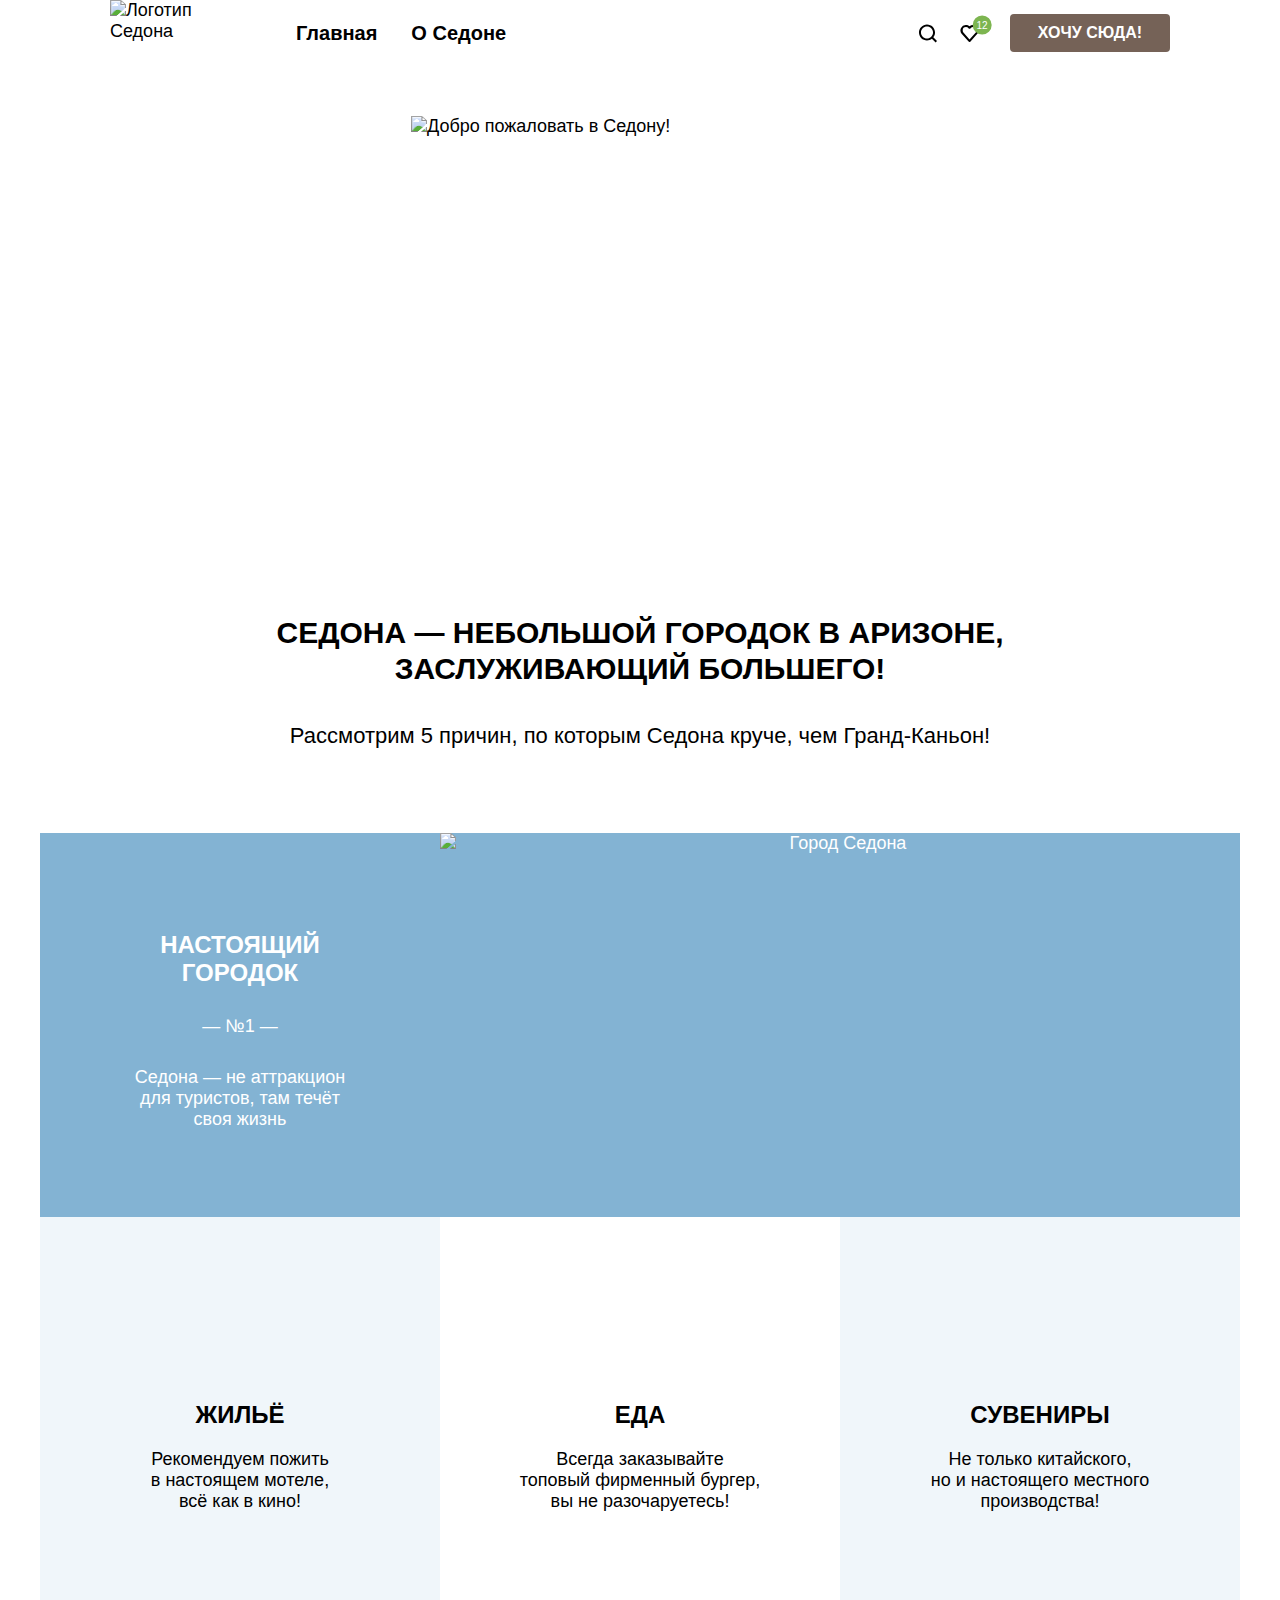
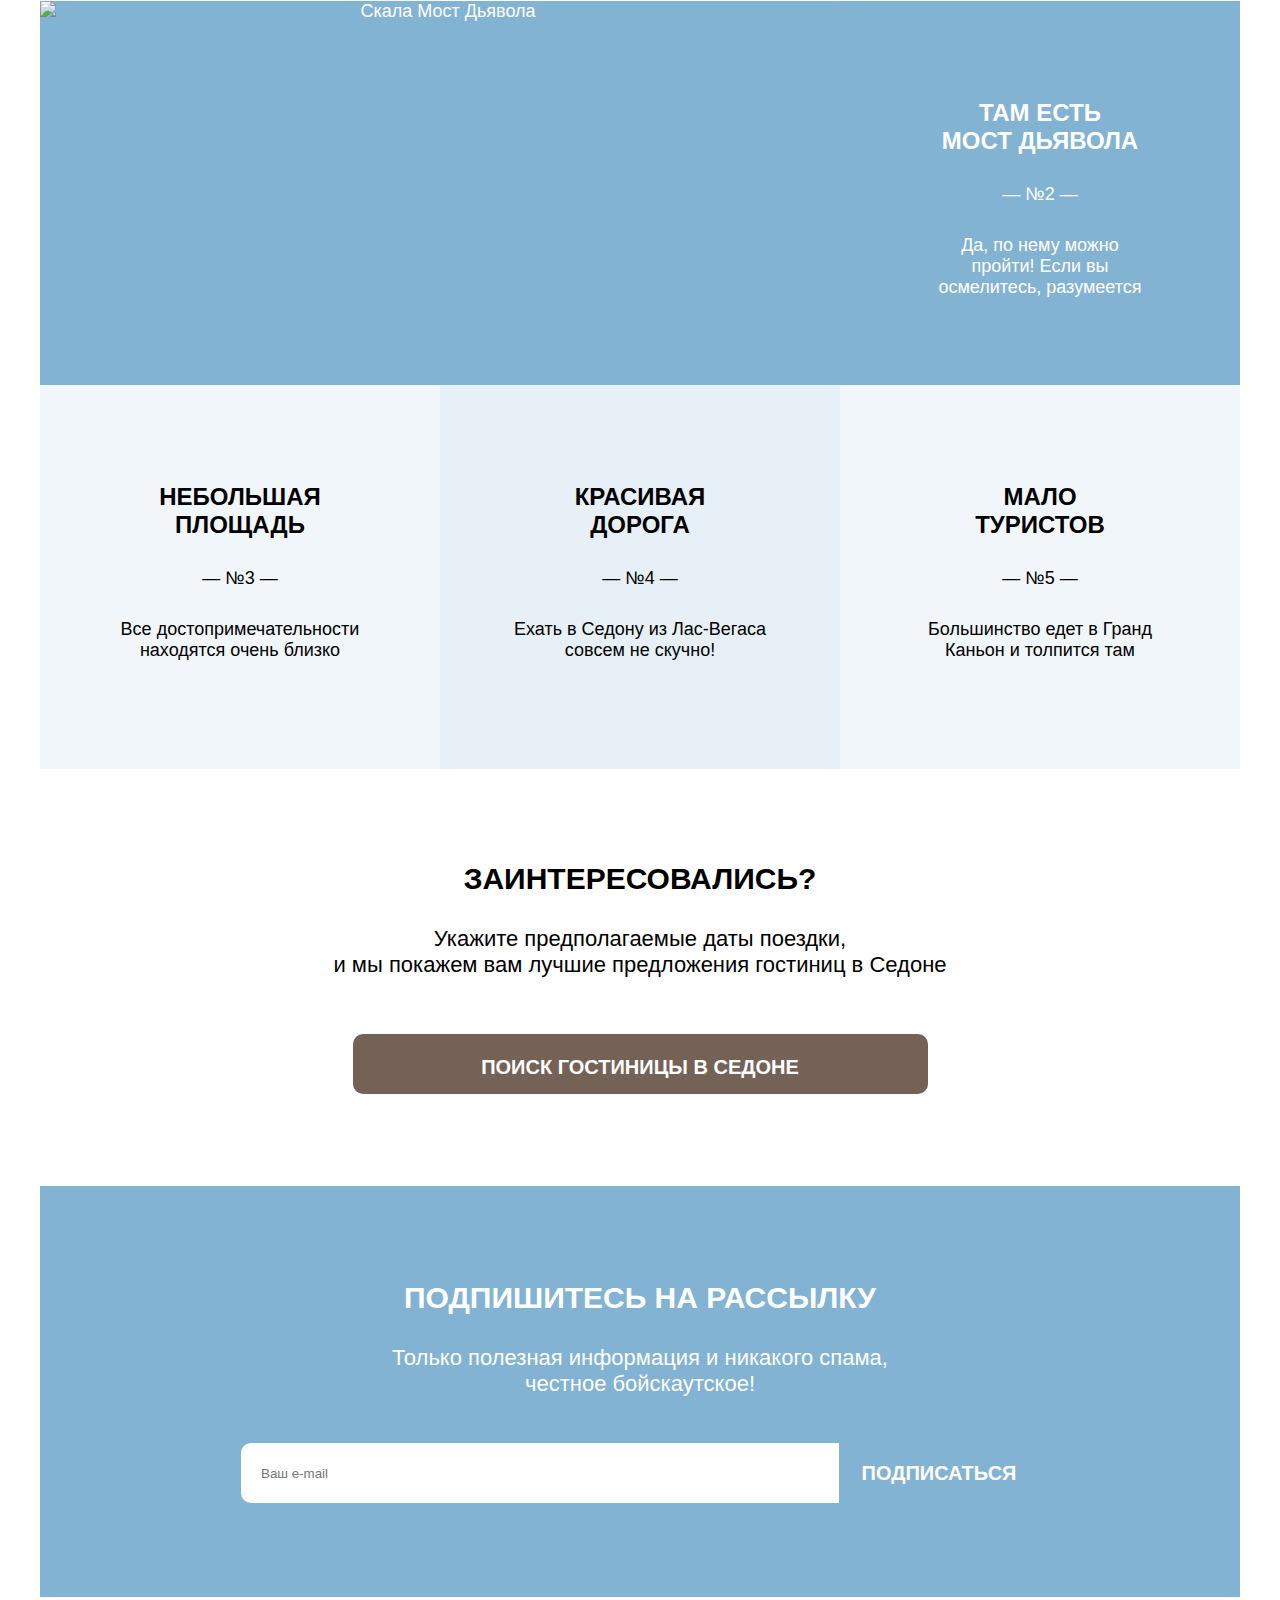
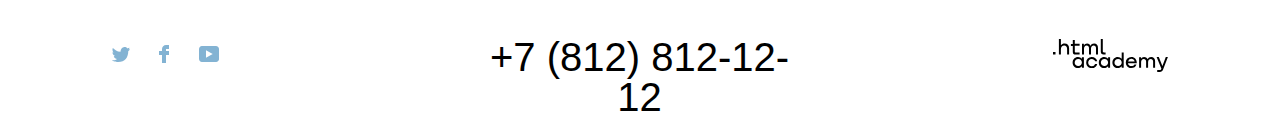
==== commit a313c06c: "Добавил фавиконку. Добавил доп. классы в теги для исправления ошибок со вложенностью. Убрал личные b" ====
--- a/index.html
+++ b/index.html
@@ -4,6 +4,7 @@
     <meta charset="utf-8">
     <title>HTML Academy: Седона</title>
     <link rel="stylesheet" href="styles/styles.css">
+    <link rel="icon" href="images/favicon.svg">
   </head>
   <body>
     <header class="page-header">
@@ -24,7 +25,7 @@
         </ul>
 
         <ul class="navigation-list navigation-user">
-          <li class="navigation-item">
+          <li class="navigation-item navigation-item-user">
             <a class="navigation-link" href="#">
               <svg class="navigation-icon"
                   width="19"
@@ -36,7 +37,7 @@
               <span class="visually-hidden">Поиск</span>
             </a>
           </li>
-          <li class="navigation-item">
+          <li class="navigation-item navigation-item-user">
             <a class="navigation-link" href="#">
               <svg class="navigation-icon"
                   width="19"
@@ -49,7 +50,7 @@
             </a>
             <span class="navigation-item-counter">12</span>
           </li>
-          <li class="navigation-item">
+          <li class="navigation-item navigation-item-user">
             <a class="navigation-link" href="#">Хочу сюда!</a>
           </li>
         </ul>
@@ -76,28 +77,28 @@
               <div class="advantages-wrapper">
                 <h3 class="advantages-title">Настоящий<br> городок</h3>
                 <p class="advantages-number">— №1 —</p>
-                <p class="advantages-description">Седона — не аттракцион<br> для туристов, там течёт<br> своя жизнь</p>
+                <p class="advantages-description">Седона — не аттракцион для туристов, там течёт своя жизнь</p>
               </div>
                 <img class="advantages-background" src="images/photo-1.jpg" width="800" height="384" alt="Город Седона">
             </li>
             <li class="advantages-item">
               <h3 class="advantages-title">Жильё</h3>
-              <p class="advantages-description">Рекомендуем пожить<br> в настоящем мотеле,<br> всё как в кино!</p>
+              <p class="advantages-description">Рекомендуем пожить<br> в настоящем мотеле, всё как в кино!</p>
             </li>
             <li class="advantages-item">
               <h3 class="advantages-title">Еда</h3>
-              <p class="advantages-description">Всегда заказывайте<br> топовый фирменный бургер,<br> вы не разочаруетесь!</p>
+              <p class="advantages-description">Всегда заказывайте<br> топовый фирменный бургер, вы не разочаруетесь!</p>
             </li>
             <li class="advantages-item">
               <h3 class="advantages-title">Сувениры</h3>
-              <p class="advantages-description">Не только китайского,<br> но и настоящего местного<br> производства!</p>
+              <p class="advantages-description">Не только китайского,<br> но и настоящего местного производства!</p>
             </li>
             <li class="advantages-item">
               <img class="advantages-background" src="images/photo-2.jpg" width="800" height="384" alt="Скала Мост Дьявола">
               <div class="advantages-wrapper">
                 <h3 class="advantages-title">Там есть<br> мост дьявола</h3>
                 <p class="advantages-number">— №2 —</p>
-                <p class="advantages-description">Да, по нему можно пройти!<br> Если вы осмелитесь,<br> разумеется</p>
+                <p class="advantages-description">Да, по нему можно пройти! Если вы осмелитесь, разумеется</p>
               </div>
             </li>
             <li class="advantages-item">
@@ -223,10 +224,9 @@
               <p class="field-group">
                 <span class="field-group-title">Взрослые:</span>
                 <label class="visually-hidden" for="adults">Взрослые</label>
-                <input class="auto-form-field field" type="number" id="adults" name="adults" value="2" min="0">
+                <input class="auto-form-field field" type="number" id="adults" name="adults" value="2" min="1" required>
               </p>
-              <p class="field-group">
-
+              <p class="field-group field-group-kids">
                 <span class="field-group-title">Дети:</span>
                 <span class="tooltip">
                   <button class="tooltip-toggle" type="button" aria-labelledby="tooltip-label">
@@ -237,7 +237,7 @@
                   <span class="tooltip-text" role="tooltip" id="tooltip-label">Укажите количество детей, которые будут с вами, возраст которых от 6 до 18 лет. Дети до 6 лет размещаются бесплатно.</span>
                 </span>
                 <label class="visually-hidden" for="kids">Дети</label>
-                <input class="auto-form-field field" type="number" id="kids" name="kids" value="1" min="0">
+                <input class="auto-form-field field" type="number" id="kids" name="kids" value="1" min="0" required>
               </p>
             </div>
             <button class="button auto-form-button" type="submit">Найти</button>
--- a/styles/styles.css
+++ b/styles/styles.css
@@ -73,7 +73,7 @@
   color: #ffffff;
   width: 20px;
   height: 20px;
-  background-image: url("../images/green-ellipse .svg");
+  background-image: url("../images/green-ellipse.svg");
   background-repeat: no-repeat;
   background-position: center;
 }
@@ -123,11 +123,11 @@
   fill-opacity: 0.3;
 }
 
-.navigation-user .navigation-item:nth-child(3):hover .navigation-link {
+.navigation-item-user:nth-child(3):hover .navigation-link {
   background-color: #615048;
 }
 
-.navigation-user .navigation-item:nth-child(3):active .navigation-link {
+.navigation-item-user:nth-child(3):active .navigation-link {
   color: rgba(255, 255, 255, 0.3);
 }
 
@@ -139,15 +139,15 @@
   margin-right: 282px;
 }
 
-.navigation-user > .navigation-item:nth-child(1) .navigation-link,
-.navigation-user > .navigation-item:nth-child(2) .navigation-link {
+.navigation-item-user:nth-child(1) .navigation-link,
+.navigation-item-user:nth-child(2) .navigation-link {
   display: block;
   padding: 0;
   min-width: 42px;
   min-height: 66px;
 }
 
-.navigation-user .navigation-item:nth-child(3) .navigation-link {
+.navigation-item-user:nth-child(3) .navigation-link {
   color: #ffffff;
   background-color: #756257;
   font-size: 16px;
@@ -263,6 +263,26 @@
   margin: 0;
 }
 
+.advantages-description {
+  align-self: center;
+}
+
+.advantages-wrapper > .advantages-description {
+  width: 220px;
+}
+
+.advantages-item:nth-child(2) > .advantages-description {
+  width: 180px;
+}
+
+.advantages-item:nth-child(3) > .advantages-description {
+  width: 250px;
+}
+
+.advantages-item:nth-child(4) > .advantages-description {
+  width: 250px;
+}
+
 .advantages-wrapper,
 .advantages-list > .advantages-item:nth-child(2),
 .advantages-list > .advantages-item:nth-child(3),
@@ -274,26 +294,26 @@
   flex-direction: column;
 }
 
-.advantages-list > .advantages-item:nth-child(1) .advantages-title,
-.advantages-list > .advantages-item:nth-child(5) .advantages-title,
-.advantages-list > .advantages-item:nth-child(6) .advantages-title,
-.advantages-list > .advantages-item:nth-child(7) .advantages-title,
-.advantages-list > .advantages-item:nth-child(8) .advantages-title {
+.advantages-item:nth-child(1) .advantages-title,
+.advantages-item:nth-child(5) .advantages-title,
+.advantages-item:nth-child(6) .advantages-title,
+.advantages-item:nth-child(7) .advantages-title,
+.advantages-item:nth-child(8) .advantages-title {
   margin-top: 98px;
   margin-bottom: 29px;
 }
 
-.advantages-list > .advantages-item:nth-child(2) .advantages-title,
-.advantages-list > .advantages-item:nth-child(3) .advantages-title,
-.advantages-list > .advantages-item:nth-child(4) .advantages-title   {
+.advantages-item:nth-child(2) .advantages-title,
+.advantages-item:nth-child(3) .advantages-title,
+.advantages-item:nth-child(4) .advantages-title   {
   margin-bottom: 20px;
 }
 
-.advantages-list > .advantages-item:nth-child(1) .advantages-number,
-.advantages-list > .advantages-item:nth-child(5) .advantages-number,
-.advantages-list > .advantages-item:nth-child(6) .advantages-number,
-.advantages-list > .advantages-item:nth-child(7) .advantages-number,
-.advantages-list > .advantages-item:nth-child(8) .advantages-number {
+.advantages-item:nth-child(1) .advantages-number,
+.advantages-item:nth-child(5) .advantages-number,
+.advantages-item:nth-child(6) .advantages-number,
+.advantages-item:nth-child(7) .advantages-number,
+.advantages-item:nth-child(8) .advantages-number {
   margin-bottom: 30px;
 }
 
@@ -315,7 +335,7 @@
   height: 384px;
 }
 
-.advantages-list > .advantages-item:nth-child(2) .advantages-title::before {
+.advantages-item:nth-child(2) .advantages-title::before {
   content: "";
   display: block;
   height: 72px;
@@ -333,7 +353,7 @@
   height: 384px;
 }
 
-.advantages-list > .advantages-item:nth-child(3) .advantages-title::before {
+.advantages-item:nth-child(3) .advantages-title::before {
   content: "";
   display: block;
   height: 70px;
@@ -351,7 +371,7 @@
   height: 384px;
 }
 
-.advantages-list > .advantages-item:nth-child(4) .advantages-title::before {
+.advantages-item:nth-child(4) .advantages-title::before {
   content: "";
   display: block;
   height: 76px;
@@ -1264,11 +1284,11 @@
   outline: 3px solid #756257;
 }
 
-.hotel-list .hotel-card:nth-child(3) .hotel-card-button[type="button"] {
+.hotel-card:nth-child(3) .hotel-card-button[type="button"] {
   background-color: #7DB54F;
 }
 
-.hotel-list .hotel-card:nth-child(3) .hotel-card-button[type="button"]:hover {
+.hotel-card:nth-child(3) .hotel-card-button[type="button"]:hover {
   background-color: #6C9E42;
 }
 
@@ -1278,22 +1298,22 @@
   margin-top: 26px;
 }
 
-.hotel-list .hotel-card:nth-child(1) .hotel-card-stars {
+.hotel-card:nth-child(1) .hotel-card-stars {
   background-image: url("../images/stars-four.svg");
   background-repeat: no-repeat;
 }
 
-.hotel-list .hotel-card:nth-child(2) .hotel-card-stars {
+.hotel-card:nth-child(2) .hotel-card-stars {
   background-image: url("../images/stars-three.svg");
   background-repeat: no-repeat;
 }
 
-.hotel-list .hotel-card:nth-child(3) .hotel-card-stars {
+.hotel-card:nth-child(3) .hotel-card-stars {
   background-image: url("../images/stars-two.svg");
   background-repeat: no-repeat;
 }
 
-.hotel-list .hotel-card:nth-child(4) .hotel-card-stars {
+.hotel-card:nth-child(4) .hotel-card-stars {
   background-image: url("../images/stars-two.svg");
   background-repeat: no-repeat;
 }
@@ -1544,7 +1564,7 @@
   padding-top: 8px;
 }
 
-.field-group-wrapper .field-group:nth-child(2) > .field-group-title {
+.field-group-kids > .field-group-title {
   width: 54px;
 }
 
@@ -1611,8 +1631,8 @@
   display: flex;
 }
 
-.field-group-wrapper .field-group:nth-child(1) > .auto-form-field,
-.field-group-wrapper .field-group:nth-child(2) > .auto-form-field {
+.field-group-wrapper .auto-form-field.field,
+.field-group-wrapper .auto-form-field.field {
   width: 133px;
 }
 
@@ -1620,7 +1640,7 @@
   margin-right: 56px;
 }
 
-.field-group-wrapper .field-group:nth-child(2) .field-group-title{
+.field-group-kids .field-group-title{
   margin-right: 43px;
 }
 
